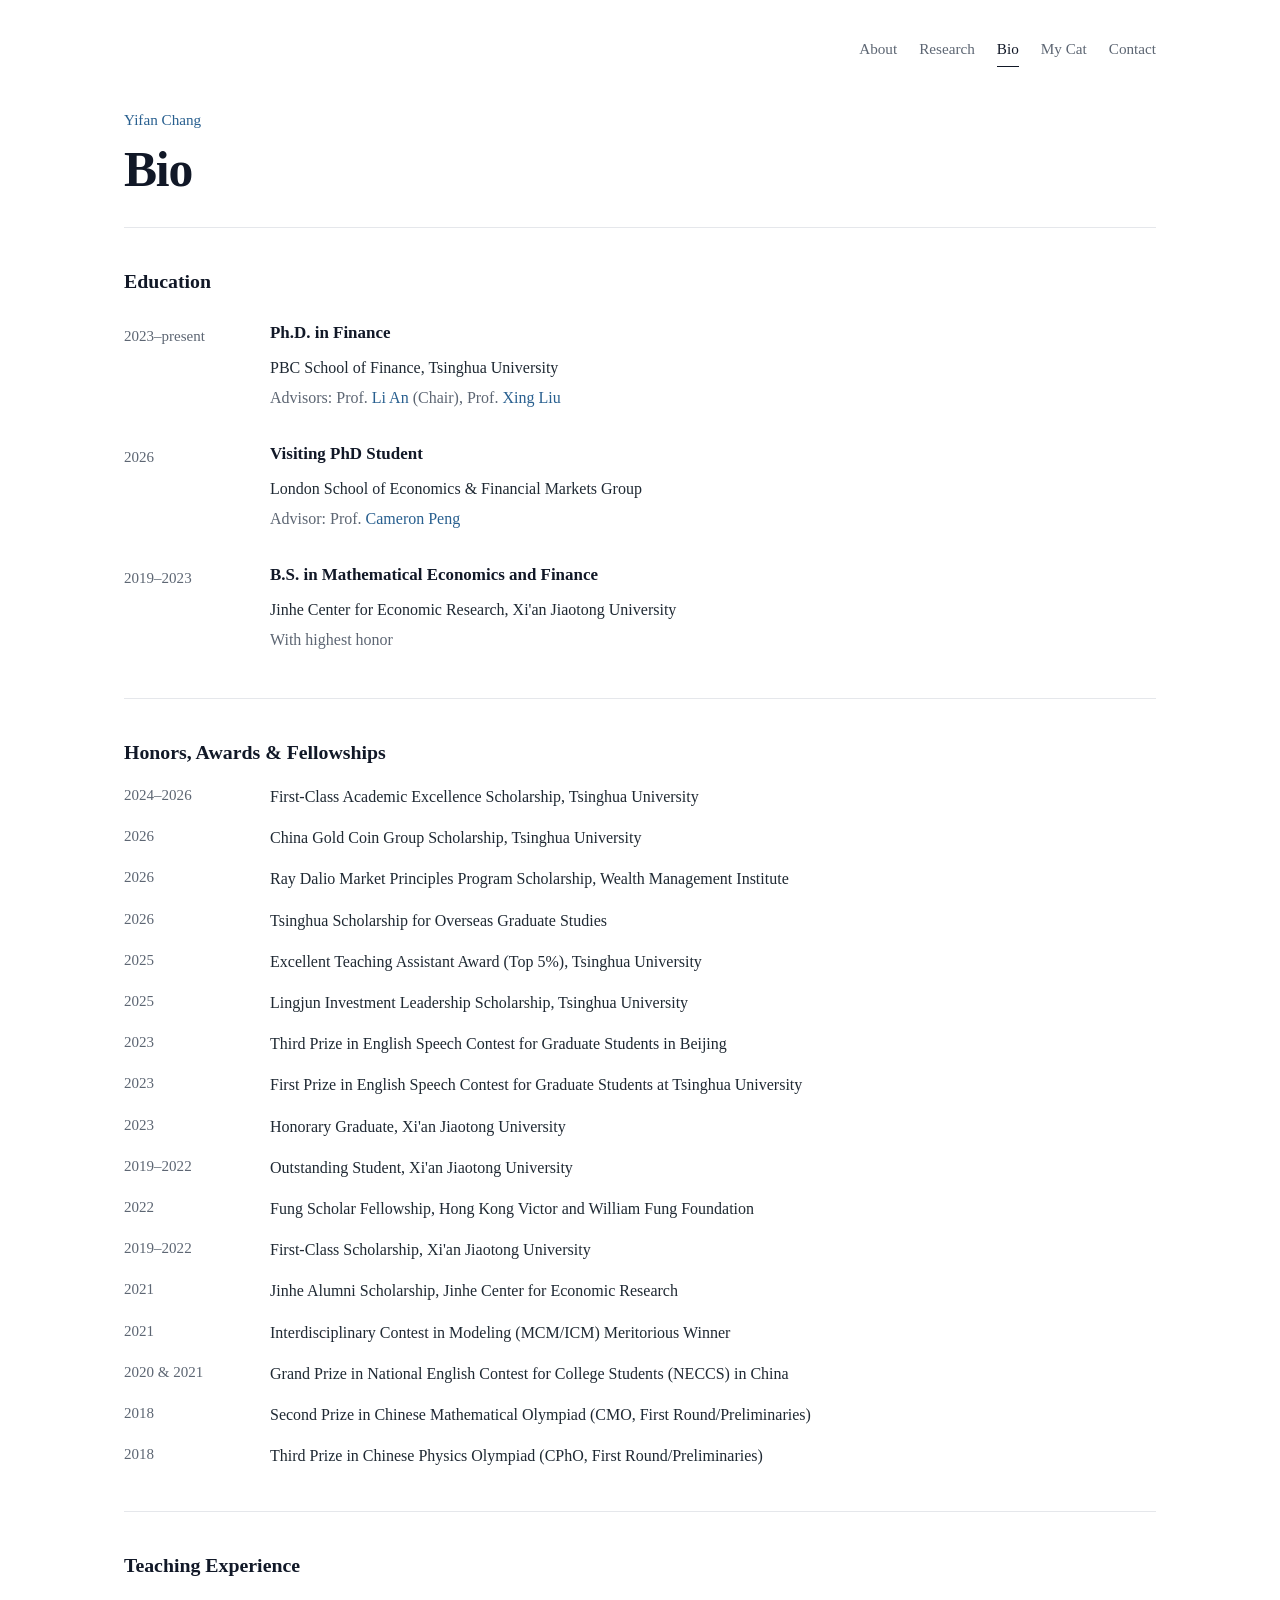
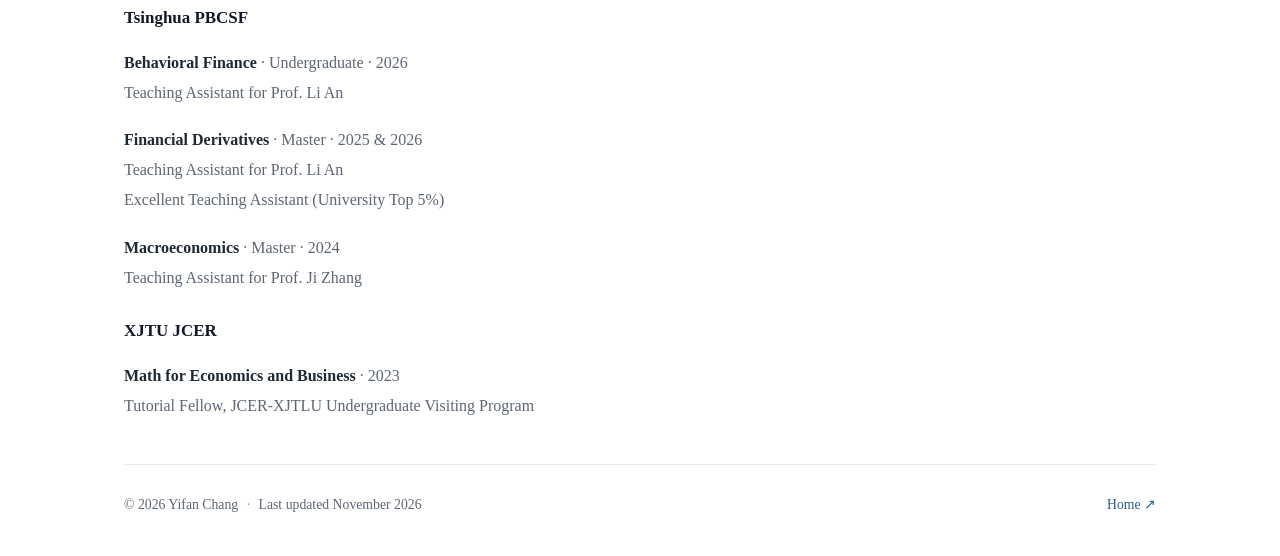
==== bio.html @ 2c4faded "Update November 2026 footer in bio.html" ====
<!doctype html>
<html lang="en">
<head>
  <meta charset="utf-8">
  <meta name="viewport" content="width=device-width, initial-scale=1">
  <title>Bio — Yifan Chang</title>
  <meta name="description" content="Yifan Chang's education, honors, awards, fellowships, and teaching experience.">
  <meta name="author" content="Yifan Chang">
  <link rel="canonical" href="https://yifanchang23.github.io/bio.html">
  <meta name="theme-color" content="#ffffff">
  <link rel="icon" href="favicon.svg" type="image/svg+xml">
  <link rel="stylesheet" href="styles.css">
</head>
<body>
  <a class="skip-link" href="#main">Skip to content</a>
  <div class="container">
    <header class="site-header">
      <nav aria-label="Primary navigation">
        <a href="index.html#about">About</a>
        <a href="index.html#research">Research</a>
        <a href="bio.html" aria-current="page">Bio</a>
        <a href="my-cat.html">My Cat</a>
        <a href="index.html#contact">Contact</a>
      </nav>
    </header>
    <main id="main">
      <div class="page-heading">
        <a class="breadcrumb" href="index.html">Yifan Chang</a>
        <h1>Bio</h1>
      </div>

      <section aria-labelledby="education-heading">
        <h2 id="education-heading">Education</h2>
        <div class="education-entry">
          <p class="entry-date">2023–present</p>
          <div>
            <h3>Ph.D. in Finance</h3>
            <p>PBC School of Finance, Tsinghua University</p>
            <p class="muted">Advisors: Prof. <a href="https://sites.google.com/site/lianfinancesite/" target="_blank" rel="noopener noreferrer">Li An<span class="sr-only"> (opens in a new tab)</span></a> (Chair), Prof. <a href="https://www.xing-liu.com/" target="_blank" rel="noopener noreferrer">Xing Liu<span class="sr-only"> (opens in a new tab)</span></a></p>
          </div>
        </div>
        <div class="education-entry">
          <p class="entry-date">2026</p>
          <div>
            <h3>Visiting PhD Student</h3>
            <p>London School of Economics &amp; Financial Markets Group</p>
            <p class="muted">Advisor: Prof. <a href="https://sites.google.com/site/cameronpengresearch/" target="_blank" rel="noopener noreferrer">Cameron Peng<span class="sr-only"> (opens in a new tab)</span></a></p>
          </div>
        </div>
        <div class="education-entry">
          <p class="entry-date">2019–2023</p>
          <div>
            <h3>B.S. in Mathematical Economics and Finance</h3>
            <p>Jinhe Center for Economic Research, Xi'an Jiaotong University</p>
            <p class="muted">With highest honor</p>
          </div>
        </div>
      </section>

      <section aria-labelledby="honors-heading">
        <h2 id="honors-heading">Honors, Awards &amp; Fellowships</h2>
        <dl class="honors-list">
          <div><dt>2024–2026</dt><dd>First-Class Academic Excellence Scholarship, Tsinghua University</dd></div>
          <div><dt>2026</dt><dd>China Gold Coin Group Scholarship, Tsinghua University</dd></div>
          <div><dt>2026</dt><dd>Ray Dalio Market Principles Program Scholarship, Wealth Management Institute</dd></div>
          <div><dt>2026</dt><dd>Tsinghua Scholarship for Overseas Graduate Studies</dd></div>         
          <div><dt>2025</dt><dd>Excellent Teaching Assistant Award (Top 5%), Tsinghua University</dd></div>
          <div><dt>2025</dt><dd>Lingjun Investment Leadership Scholarship, Tsinghua University</dd></div>
          <div><dt>2023</dt><dd>Third Prize in English Speech Contest for Graduate Students in Beijing</dd></div>
          <div><dt>2023</dt><dd>First Prize in English Speech Contest for Graduate Students at Tsinghua University</dd></div>
          <div><dt>2023</dt><dd>Honorary Graduate, Xi'an Jiaotong University</dd></div>
          <div><dt>2019–2022</dt><dd>Outstanding Student, Xi'an Jiaotong University</dd></div>
          <div><dt>2022</dt><dd>Fung Scholar Fellowship, Hong Kong Victor and William Fung Foundation</dd></div>
          <div><dt>2019–2022</dt><dd>First-Class Scholarship, Xi'an Jiaotong University</dd></div>
          <div><dt>2021</dt><dd>Jinhe Alumni Scholarship, Jinhe Center for Economic Research</dd></div>
          <div><dt>2021</dt><dd>Interdisciplinary Contest in Modeling (MCM/ICM) Meritorious Winner</dd></div>
          <div><dt>2020 &amp; 2021</dt><dd>Grand Prize in National English Contest for College Students (NECCS) in China</dd></div>
          <div><dt>2018</dt><dd>Second Prize in Chinese Mathematical Olympiad (CMO, First Round/Preliminaries)</dd></div>
          <div><dt>2018</dt><dd>Third Prize in Chinese Physics Olympiad (CPhO, First Round/Preliminaries)</dd></div>
        </dl>
      </section>

      <section aria-labelledby="teaching-heading">
        <h2 id="teaching-heading">Teaching Experience</h2>
        <h3 class="institution-heading">Tsinghua PBCSF</h3>
        <div class="teaching-entry">
          <p><strong>Behavioral Finance</strong> <span class="muted">· Undergraduate · 2026</span></p>
          <p class="muted">Teaching Assistant for Prof. Li An</p>
        </div>
        <div class="teaching-entry">
          <p><strong>Financial Derivatives</strong> <span class="muted">· Master · 2025 &amp; 2026</span></p>
          <p class="muted">Teaching Assistant for Prof. Li An</p>
          <p class="muted">Excellent Teaching Assistant (University Top 5%)</p>
        </div>
        <div class="teaching-entry">
          <p><strong>Macroeconomics</strong> <span class="muted">· Master · 2024</span></p>
          <p class="muted">Teaching Assistant for Prof. Ji Zhang</p>
        </div>
        <h3 class="institution-heading">XJTU JCER</h3>
        <div class="teaching-entry">
          <p><strong>Math for Economics and Business</strong> <span class="muted">· 2023</span></p>
          <p class="muted">Tutorial Fellow, JCER-XJTLU Undergraduate Visiting Program</p>
        </div>
      </section>
    </main>
    <footer class="site-footer">
      <p>© 2026 Yifan Chang <span class="separator" aria-hidden="true">·</span> Last updated November 2026</p>
      <a href="index.html">Home <span aria-hidden="true">↗</span></a>
    </footer>
  </div>
</body>
</html>
---- styles.css ----
@font-face {
  font-family: "Charter";
  src: url("charter_regular.woff2") format("woff2");
  font-style: normal;
  font-weight: 400;
  font-display: swap;
}

@font-face {
  font-family: "Charter";
  src: url("charter_bold.woff2") format("woff2");
  font-style: normal;
  font-weight: 700;
  font-display: swap;
}

@font-face {
  font-family: "Charter";
  src: url("charter_italic.woff2") format("woff2");
  font-style: italic;
  font-weight: 400;
  font-display: swap;
}

@font-face {
  font-family: "Charter";
  src: url("charter_bold_italic.woff2") format("woff2");
  font-style: italic;
  font-weight: 700;
  font-display: swap;
}

:root {
  color-scheme: light;
  --font-family: "Charter", "Bitstream Charter", Georgia, serif;
  --text: #1f2933;
  --heading: #111827;
  --muted: #5d6673;
  --line: #e5e7eb;
  --link: #285f8f;
  --link-hover: #173f63;
  --tag-bg: #eef4f8;
}

* { box-sizing: border-box; }
html { scroll-behavior: smooth; }
body {
  margin: 0;
  background: #fff;
  color: var(--text);
  font-family: var(--font-family);
  font-size: 16px;
  line-height: 1.7;
  -webkit-font-smoothing: antialiased;
}
a { color: var(--link); text-decoration: none; text-underline-offset: 3px; }
a:hover { color: var(--link-hover); text-decoration: underline; }
a:focus-visible { outline: 2px solid var(--link); outline-offset: 5px; border-radius: 2px; }
img { display: block; max-width: 100%; height: auto; }
.container { max-width: 1080px; padding: 0 24px; margin-inline: auto; }
main p, main dd, main address { text-align: justify; text-justify: inter-word; }
.site-header { padding: 32px 0 28px; }
.site-header nav { display: flex; flex-wrap: wrap; justify-content: flex-end; gap: 8px 22px; }
.site-header nav a { color: var(--muted); font-size: .95rem; font-weight: 500; padding: 4px 0; }
.site-header nav a:hover, .site-header nav a[aria-current="page"] { color: var(--heading); text-decoration: none; }
.site-header nav a[aria-current="page"] { box-shadow: 0 1px 0 currentColor; }

h1, h2 { color: var(--heading); font-family: inherit; font-weight: 600; }
h1 { margin: 0 0 18px; font-size: 3.1rem; line-height: 1.08; letter-spacing: -.025em; }
h2 { margin: 0 0 18px; font-size: 1.24rem; line-height: 1.2; }
h3 { margin: 0 0 8px; color: var(--heading); font-size: 1.06rem; font-weight: 600; line-height: 1.45; }
section { padding: 42px 0; border-bottom: 1px solid var(--line); scroll-margin-top: 24px; }
section:last-of-type { border-bottom: 0; }
.hero { display: grid; grid-template-columns: minmax(0, 1fr) 200px; align-items: center; gap: 48px; padding: 16px 0 54px; }
.title, .affiliation { margin: 0; }
.title { font-size: 1.08rem; font-weight: 600; }
.affiliation { margin-top: 4px; }
.bio { margin: 18px 0 0; color: var(--muted); }
.profile-links { margin: 18px 0 0; }
.separator { color: #87929f; margin-inline: 8px; }
.hero-photo { justify-self: end; }
.hero-photo img { width: 200px; border-radius: 3px; }
.section-intro { margin: 0 0 18px; }
.tags { display: flex; flex-wrap: wrap; gap: 8px; margin: 20px 0 0; padding: 0; list-style: none; }
.tags li { background: var(--tag-bg); color: #2d536c; border-radius: 3px; padding: 5px 10px; font-size: .92rem; }
.paper p { margin: 8px 0; }
.paper + .paper { margin-top: 1.75rem; }
.paper h3 { position: relative; padding-inline-start: 1em; }
.paper h3::before {
  content: "";
  position: absolute;
  inset-inline-start: 0;
  top: .46em;
  border-block: .27em solid transparent;
  border-inline-start: .42em solid currentColor;
}
.paper h3 .authors { font-weight: 400; white-space: nowrap; }
.authors, .paper-status, .presentations, .muted { color: var(--muted); }
.presentations strong { font-weight: 600; }
.abstract { margin-top: 20px; }
.abstract p { margin: 14px 0; }
.abstract p:last-child { margin-bottom: 0; }
.contact-grid { display: grid; grid-template-columns: 1fr 1fr; gap: 24px; }
address { font-style: normal; }
.contact-links { min-width: 0; }
.contact-links p { margin: 0 0 4px; overflow-wrap: anywhere; }
.site-footer { display: flex; flex-wrap: wrap; align-items: baseline; justify-content: space-between; gap: 12px 24px; border-top: 1px solid var(--line); color: var(--muted); font-size: .86rem; padding: 28px 0 40px; }
.site-footer p { margin: 0; }
.site-footer .separator { margin-inline: 5px; }
.site-footer > a { white-space: nowrap; }

.page-heading { padding: 12px 0 30px; border-bottom: 1px solid var(--line); }
.page-heading h1 { margin: 10px 0 0; }
.breadcrumb { font-size: .95rem; }
.education-entry { display: grid; grid-template-columns: 128px minmax(0, 1fr); gap: 18px; margin-top: 28px; }
.education-entry p { margin: 3px 0; }
.entry-date { color: var(--muted); font-size: .94rem; font-variant-numeric: tabular-nums; }
.honors-list { margin: 0; }
.honors-list > div { display: grid; grid-template-columns: 128px minmax(0, 1fr); gap: 18px; margin-top: 14px; }
.honors-list dt { color: var(--muted); font-size: .94rem; font-variant-numeric: tabular-nums; }
.honors-list dd { margin: 0; }
.institution-heading { margin: 28px 0 18px; }
.teaching-entry { margin: 0 0 20px; }
.teaching-entry:last-child { margin-bottom: 0; }
.teaching-entry p { margin: 3px 0; }
.teaching-entry strong { font-weight: 600; }
.cat-gallery { display: grid; grid-template-columns: repeat(2, minmax(0, 1fr)); align-items: start; gap: 24px; padding: 36px 0 42px; }
.cat-gallery a { display: block; border-radius: 3px; }
.cat-gallery img { width: 100%; border-radius: 3px; }

.skip-link { position: fixed; z-index: 10; top: 10px; left: 10px; padding: 8px 14px; background: #fff; transform: translateY(-160%); border: 1px solid var(--link); }
.skip-link:focus { transform: translateY(0); }
.sr-only { position: absolute; width: 1px; height: 1px; padding: 0; margin: -1px; overflow: hidden; clip-path: inset(50%); white-space: nowrap; border: 0; }

@media (max-width: 720px) {
  .container { padding-inline: 20px; }
  .site-header { padding: 24px 0 18px; }
  .site-header nav { justify-content: flex-start; gap: 6px 18px; }
  .hero { grid-template-columns: 1fr; gap: 24px; padding: 10px 0 38px; }
  .hero-photo { justify-self: start; order: -1; }
  .hero-photo img { width: 148px; }
  h1 { font-size: 2.45rem; }
  section { padding: 34px 0; }
  .contact-grid { grid-template-columns: 1fr; gap: 20px; }
  .site-footer { display: block; padding: 24px 0 32px; }
  .site-footer > a { display: inline-block; margin-top: 12px; }
  .education-entry, .honors-list > div { grid-template-columns: 108px minmax(0, 1fr); gap: 12px; }
}

@media (max-width: 480px) {
  .education-entry { grid-template-columns: 1fr; gap: 5px; }
  .honors-list > div { grid-template-columns: 1fr; gap: 1px; margin-top: 20px; }
  .cat-gallery { grid-template-columns: 1fr; gap: 20px; padding-top: 28px; }
  .site-footer p { max-width: 260px; }
}

@media (prefers-reduced-motion: reduce) {
  html { scroll-behavior: auto; }
}

@media print {
  .site-header, .skip-link, .site-footer > a { display: none; }
  .container { max-width: none; padding: 0; }
  body { font-size: 11pt; }
  .hero { padding-top: 0; }
  section { padding: 22px 0; }
  a { color: inherit; }
  .education-entry, .teaching-entry, .honors-list > div { break-inside: avoid; }
}
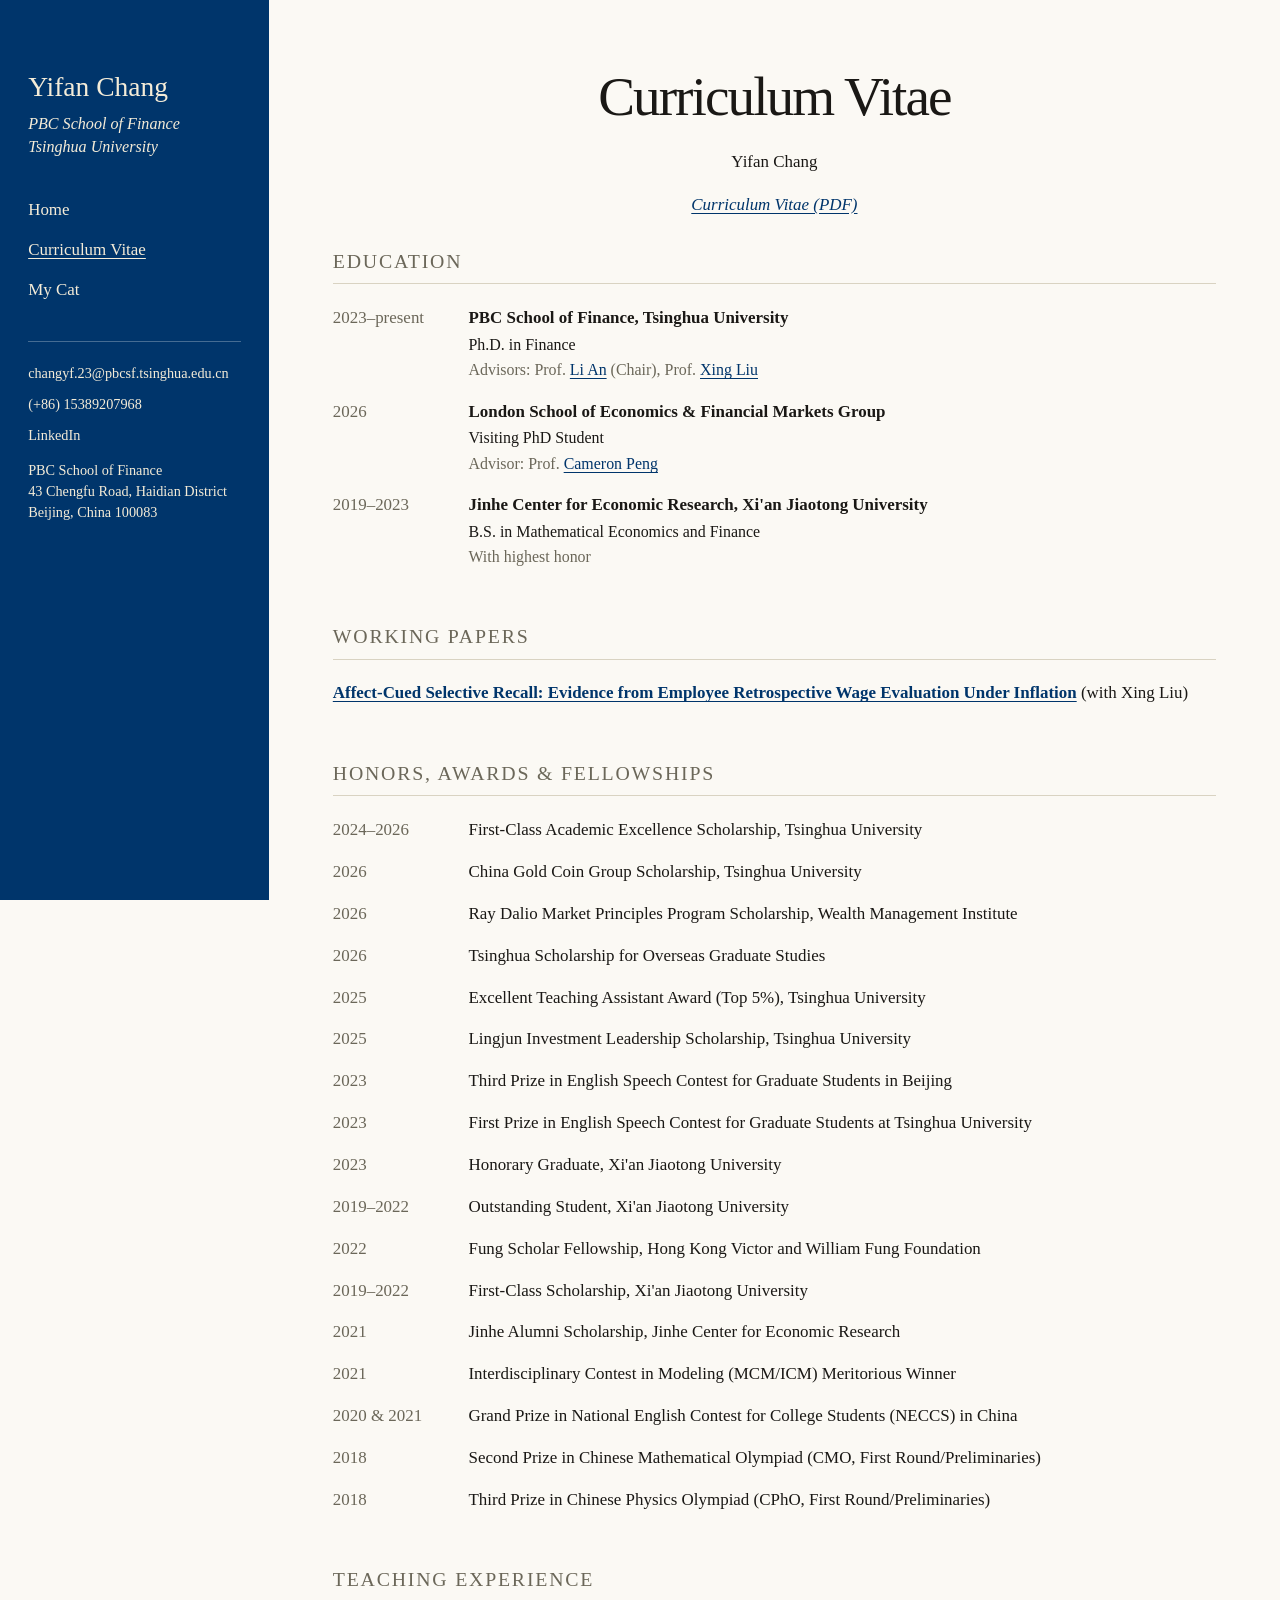
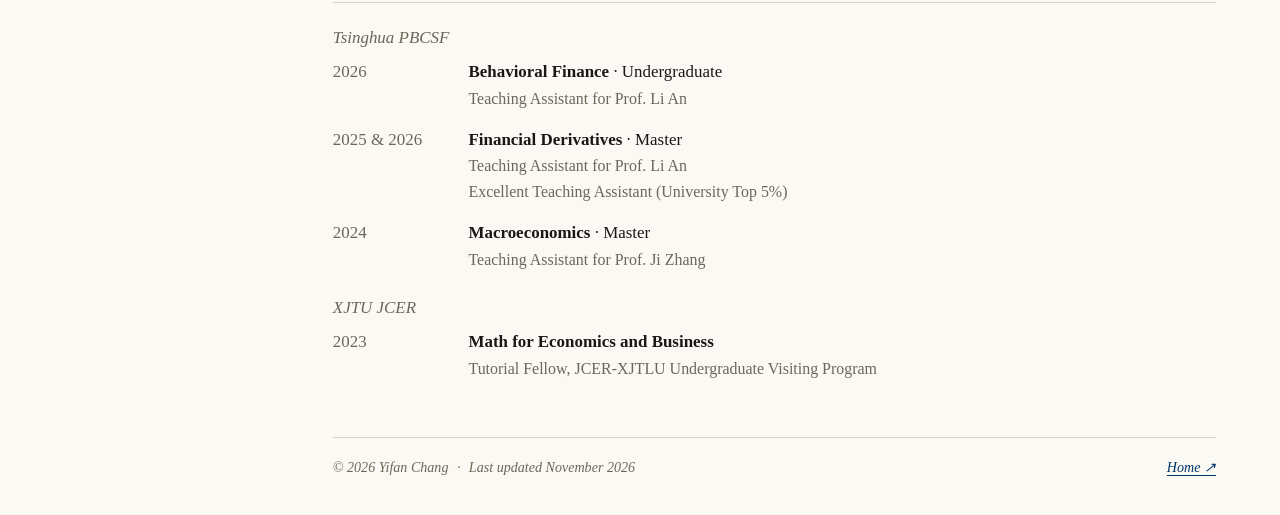
==== commit 1906dbf4: "Redesign site navigation, colors, and curriculum vitae" ====
--- a/bio.html
+++ b/bio.html
@@ -3,11 +3,11 @@
 <head>
   <meta charset="utf-8">
   <meta name="viewport" content="width=device-width, initial-scale=1">
-  <title>Bio — Yifan Chang</title>
+  <title>Curriculum Vitae — Yifan Chang</title>
   <meta name="description" content="Yifan Chang's education, honors, awards, fellowships, and teaching experience.">
   <meta name="author" content="Yifan Chang">
   <link rel="canonical" href="https://yifanchang23.github.io/bio.html">
-  <meta name="theme-color" content="#ffffff">
+  <meta name="theme-color" content="#fbf9f4">
   <link rel="icon" href="favicon.svg" type="image/svg+xml">
   <link rel="stylesheet" href="styles.css">
 </head>
@@ -15,51 +15,47 @@
   <a class="skip-link" href="#main">Skip to content</a>
   <div class="container">
     <header class="site-header">
+      <div class="identity">
+        <a href="index.html" class="site-name">Yifan Chang</a>
+        <p>PBC School of Finance<br>Tsinghua University</p>
+      </div>
       <nav aria-label="Primary navigation">
-        <a href="index.html#about">About</a>
-        <a href="index.html#research">Research</a>
-        <a href="bio.html" aria-current="page">Bio</a>
+        <a href="index.html">Home</a>
+        <a href="bio.html" aria-current="page">Curriculum Vitae</a>
         <a href="my-cat.html">My Cat</a>
-        <a href="index.html#contact">Contact</a>
       </nav>
+      <address class="sidebar-contact">
+        <a href="mailto:changyf.23@pbcsf.tsinghua.edu.cn"><span class="full-label">changyf.23@pbcsf.tsinghua.edu.cn</span><span class="short-label">Email</span></a>
+        <a href="tel:+8615389207968"><span class="full-label">(+86) 15389207968</span><span class="short-label">Phone</span></a>
+        <a href="https://www.linkedin.com/in/yifan-chang">LinkedIn</a>
+        <span class="street full-label">PBC School of Finance<br>43 Chengfu Road, Haidian District<br>Beijing, China 100083</span>
+        <details class="short-label"><summary>Address</summary><span class="mobile-address">PBC School of Finance, Tsinghua University<br>43 Chengfu Road, Haidian District<br>Beijing, China 100083</span></details>
+      </address>
     </header>
-    <main id="main">
-      <div class="page-heading">
-        <a class="breadcrumb" href="index.html">Yifan Chang</a>
-        <h1>Bio</h1>
+    <main id="main" class="cv">
+      <div class="page-heading cv-heading">
+        <h1>Curriculum Vitae</h1>
+        <p>Yifan Chang</p>
+        <p><a href="https://drive.google.com/file/d/1R8BRtrDxOcxAhIlsTlVcjcds7W8_TbsD/view" target="_blank" rel="noopener noreferrer">Curriculum Vitae (PDF)<span class="sr-only"> (opens in a new tab)</span></a></p>
       </div>
 
       <section aria-labelledby="education-heading">
         <h2 id="education-heading">Education</h2>
-        <div class="education-entry">
-          <p class="entry-date">2023–present</p>
-          <div>
-            <h3>Ph.D. in Finance</h3>
-            <p>PBC School of Finance, Tsinghua University</p>
-            <p class="muted">Advisors: Prof. <a href="https://sites.google.com/site/lianfinancesite/" target="_blank" rel="noopener noreferrer">Li An<span class="sr-only"> (opens in a new tab)</span></a> (Chair), Prof. <a href="https://www.xing-liu.com/" target="_blank" rel="noopener noreferrer">Xing Liu<span class="sr-only"> (opens in a new tab)</span></a></p>
-          </div>
-        </div>
-        <div class="education-entry">
-          <p class="entry-date">2026</p>
-          <div>
-            <h3>Visiting PhD Student</h3>
-            <p>London School of Economics &amp; Financial Markets Group</p>
-            <p class="muted">Advisor: Prof. <a href="https://sites.google.com/site/cameronpengresearch/" target="_blank" rel="noopener noreferrer">Cameron Peng<span class="sr-only"> (opens in a new tab)</span></a></p>
-          </div>
-        </div>
-        <div class="education-entry">
-          <p class="entry-date">2019–2023</p>
-          <div>
-            <h3>B.S. in Mathematical Economics and Finance</h3>
-            <p>Jinhe Center for Economic Research, Xi'an Jiaotong University</p>
-            <p class="muted">With highest honor</p>
-          </div>
-        </div>
+        <dl class="cv-entries">
+          <div><dt>2023–present</dt><dd><strong>PBC School of Finance, Tsinghua University</strong><p>Ph.D. in Finance</p><p class="muted">Advisors: Prof. <a href="https://sites.google.com/site/lianfinancesite/" target="_blank" rel="noopener noreferrer">Li An<span class="sr-only"> (opens in a new tab)</span></a> (Chair), Prof. <a href="https://www.xing-liu.com/" target="_blank" rel="noopener noreferrer">Xing Liu<span class="sr-only"> (opens in a new tab)</span></a></p></dd></div>
+          <div><dt>2026</dt><dd><strong>London School of Economics &amp; Financial Markets Group</strong><p>Visiting PhD Student</p><p class="muted">Advisor: Prof. <a href="https://sites.google.com/site/cameronpengresearch/" target="_blank" rel="noopener noreferrer">Cameron Peng<span class="sr-only"> (opens in a new tab)</span></a></p></dd></div>
+          <div><dt>2019–2023</dt><dd><strong>Jinhe Center for Economic Research, Xi'an Jiaotong University</strong><p>B.S. in Mathematical Economics and Finance</p><p class="muted">With highest honor</p></dd></div>
+        </dl>
+      </section>
+
+      <section aria-labelledby="cv-papers">
+        <h2 id="cv-papers">Working Papers</h2>
+        <p class="cv-paper"><strong><a href="index.html#affect-cued-selective-recall">Affect-Cued Selective Recall: Evidence from Employee Retrospective Wage Evaluation Under Inflation</a></strong> (with Xing Liu)</p>
       </section>
 
       <section aria-labelledby="honors-heading">
         <h2 id="honors-heading">Honors, Awards &amp; Fellowships</h2>
-        <dl class="honors-list">
+        <dl class="cv-entries">
           <div><dt>2024–2026</dt><dd>First-Class Academic Excellence Scholarship, Tsinghua University</dd></div>
           <div><dt>2026</dt><dd>China Gold Coin Group Scholarship, Tsinghua University</dd></div>
           <div><dt>2026</dt><dd>Ray Dalio Market Principles Program Scholarship, Wealth Management Institute</dd></div>
@@ -83,24 +79,15 @@
       <section aria-labelledby="teaching-heading">
         <h2 id="teaching-heading">Teaching Experience</h2>
         <h3 class="institution-heading">Tsinghua PBCSF</h3>
-        <div class="teaching-entry">
-          <p><strong>Behavioral Finance</strong> <span class="muted">· Undergraduate · 2026</span></p>
-          <p class="muted">Teaching Assistant for Prof. Li An</p>
-        </div>
-        <div class="teaching-entry">
-          <p><strong>Financial Derivatives</strong> <span class="muted">· Master · 2025 &amp; 2026</span></p>
-          <p class="muted">Teaching Assistant for Prof. Li An</p>
-          <p class="muted">Excellent Teaching Assistant (University Top 5%)</p>
-        </div>
-        <div class="teaching-entry">
-          <p><strong>Macroeconomics</strong> <span class="muted">· Master · 2024</span></p>
-          <p class="muted">Teaching Assistant for Prof. Ji Zhang</p>
-        </div>
+        <dl class="cv-entries">
+          <div><dt>2026</dt><dd><strong>Behavioral Finance</strong> · Undergraduate<p class="muted">Teaching Assistant for Prof. Li An</p></dd></div>
+          <div><dt>2025 &amp; 2026</dt><dd><strong>Financial Derivatives</strong> · Master<p class="muted">Teaching Assistant for Prof. Li An</p><p class="muted">Excellent Teaching Assistant (University Top 5%)</p></dd></div>
+          <div><dt>2024</dt><dd><strong>Macroeconomics</strong> · Master<p class="muted">Teaching Assistant for Prof. Ji Zhang</p></dd></div>
+        </dl>
         <h3 class="institution-heading">XJTU JCER</h3>
-        <div class="teaching-entry">
-          <p><strong>Math for Economics and Business</strong> <span class="muted">· 2023</span></p>
-          <p class="muted">Tutorial Fellow, JCER-XJTLU Undergraduate Visiting Program</p>
-        </div>
+        <dl class="cv-entries">
+          <div><dt>2023</dt><dd><strong>Math for Economics and Business</strong><p class="muted">Tutorial Fellow, JCER-XJTLU Undergraduate Visiting Program</p></dd></div>
+        </dl>
       </section>
     </main>
     <footer class="site-footer">
--- a/styles.css
+++ b/styles.css
@@ -32,138 +32,120 @@
 
 :root {
   color-scheme: light;
-  --font-family: "Charter", "Bitstream Charter", Georgia, serif;
-  --text: #1f2933;
-  --heading: #111827;
-  --muted: #5d6673;
-  --line: #e5e7eb;
-  --link: #285f8f;
-  --link-hover: #173f63;
-  --tag-bg: #eef4f8;
+  --paper: #fbf9f4;
+  --ink: #1a1815;
+  --muted: #6b6759;
+  --rule: #d9d3c2;
+  --navy: #00356b;
+  --cream: #f4ecd8;
+  --rail: clamp(225px, 21vw, 300px);
+  --gutter: clamp(26px, 5vw, 86px);
 }
 
 * { box-sizing: border-box; }
 html { scroll-behavior: smooth; }
 body {
   margin: 0;
-  background: #fff;
-  color: var(--text);
-  font-family: var(--font-family);
-  font-size: 16px;
-  line-height: 1.7;
+  background: var(--paper);
+  color: var(--ink);
+  font: 1.06rem/1.62 "Charter", Georgia, serif;
   -webkit-font-smoothing: antialiased;
 }
-a { color: var(--link); text-decoration: none; text-underline-offset: 3px; }
-a:hover { color: var(--link-hover); text-decoration: underline; }
-a:focus-visible { outline: 2px solid var(--link); outline-offset: 5px; border-radius: 2px; }
+a { color: var(--navy); text-underline-offset: .18em; }
+a:hover { text-decoration: underline; }
+:focus-visible { outline: 2px solid currentColor; outline-offset: 3px; }
 img { display: block; max-width: 100%; height: auto; }
-.container { max-width: 1080px; padding: 0 24px; margin-inline: auto; }
-main p, main dd, main address { text-align: justify; text-justify: inter-word; }
-.site-header { padding: 32px 0 28px; }
-.site-header nav { display: flex; flex-wrap: wrap; justify-content: flex-end; gap: 8px 22px; }
-.site-header nav a { color: var(--muted); font-size: .95rem; font-weight: 500; padding: 4px 0; }
-.site-header nav a:hover, .site-header nav a[aria-current="page"] { color: var(--heading); text-decoration: none; }
-.site-header nav a[aria-current="page"] { box-shadow: 0 1px 0 currentColor; }
+.container { margin-left: var(--rail); padding-inline: var(--gutter); }
+main, .site-footer { max-width: 1032px; margin-inline: auto; }
+main { padding-top: clamp(32px, 5vw, 76px); }
+main p { text-align: justify; }
 
-h1, h2 { color: var(--heading); font-family: inherit; font-weight: 600; }
-h1 { margin: 0 0 18px; font-size: 3.1rem; line-height: 1.08; letter-spacing: -.025em; }
-h2 { margin: 0 0 18px; font-size: 1.24rem; line-height: 1.2; }
-h3 { margin: 0 0 8px; color: var(--heading); font-size: 1.06rem; font-weight: 600; line-height: 1.45; }
-section { padding: 42px 0; border-bottom: 1px solid var(--line); scroll-margin-top: 24px; }
-section:last-of-type { border-bottom: 0; }
-.hero { display: grid; grid-template-columns: minmax(0, 1fr) 200px; align-items: center; gap: 48px; padding: 16px 0 54px; }
+.site-header {
+  position: fixed;
+  inset: 0 auto 0 0;
+  z-index: 2;
+  width: var(--rail);
+  padding: clamp(32px, 8vh, 88px) clamp(18px, 2.2vw, 36px) 24px;
+  background: var(--navy);
+  color: var(--cream);
+  overflow-y: auto;
+}
+.site-header a { color: inherit; text-decoration: none; }
+.site-header a:hover, .site-header nav a[aria-current="page"] { text-decoration: underline; }
+.site-name { font-size: 1.72rem; line-height: 1.1; }
+.identity p { margin: .55em 0 0; font-size: .95em; font-style: italic; line-height: 1.4; }
+.site-header nav { display: grid; justify-items: start; gap: .5em; margin-block: 2.1em; }
+.site-header nav a { padding-block: .12em; }
+.sidebar-contact { display: grid; gap: .65em; border-top: 1px solid #ffffff45; padding-top: 1.5em; font: normal .89rem/1.5 "Charter", Georgia, serif; }
+.sidebar-contact a { overflow-wrap: anywhere; }
+.street { margin-top: .3em; }
+.short-label { display: none; }
+
+h1, h2, h3 { line-height: 1.2; }
+h1 { margin: 0 0 .32em; font-size: clamp(2.25rem, 4.5vw, 3.45rem); font-weight: 400; letter-spacing: -.035em; }
+h2 { margin: 0 0 1em; color: var(--muted); font-size: 1.24rem; font-weight: 400; letter-spacing: .09em; text-transform: uppercase; border-bottom: 1px solid var(--rule); padding-bottom: .48em; }
+h3 { margin: 0 0 .45em; font-size: 1.06rem; font-weight: 600; line-height: 1.48; }
+section { margin-bottom: clamp(36px, 4.3vw, 64px); }
+section, article[id] { scroll-margin-top: 24px; }
+.hero { display: grid; grid-template-columns: minmax(0, 1fr) minmax(130px, 22%); align-items: start; gap: clamp(20px, 3vw, 44px); }
+.hero-photo img { width: 100%; max-width: 220px; margin-left: auto; border-radius: 3px; }
 .title, .affiliation { margin: 0; }
-.title { font-size: 1.08rem; font-weight: 600; }
-.affiliation { margin-top: 4px; }
-.bio { margin: 18px 0 0; color: var(--muted); }
-.profile-links { margin: 18px 0 0; }
-.separator { color: #87929f; margin-inline: 8px; }
-.hero-photo { justify-self: end; }
-.hero-photo img { width: 200px; border-radius: 3px; }
-.section-intro { margin: 0 0 18px; }
-.tags { display: flex; flex-wrap: wrap; gap: 8px; margin: 20px 0 0; padding: 0; list-style: none; }
-.tags li { background: var(--tag-bg); color: #2d536c; border-radius: 3px; padding: 5px 10px; font-size: .92rem; }
+.title { font-weight: 600; }
+.bio { margin: 1.1em 0 .6em; }
+.interests { margin: .6em 0; }
+.profile-links, .cv-heading p:last-child { margin: .9em 0 0; font-style: italic; }
 .paper p { margin: 8px 0; }
 .paper + .paper { margin-top: 1.75rem; }
-.paper h3 { position: relative; padding-inline-start: 1em; }
-.paper h3::before {
-  content: "";
-  position: absolute;
-  inset-inline-start: 0;
-  top: .46em;
-  border-block: .27em solid transparent;
-  border-inline-start: .42em solid currentColor;
-}
-.paper h3 .authors { font-weight: 400; white-space: nowrap; }
+.paper h3 { position: relative; padding-left: 1em; }
+.paper h3::before { content: ""; position: absolute; left: 0; top: .47em; border-block: .27em solid transparent; border-left: .42em solid currentColor; }
+.authors { font-weight: 400; white-space: nowrap; }
 .authors, .paper-status, .presentations, .muted { color: var(--muted); }
-.presentations strong { font-weight: 600; }
-.abstract { margin-top: 20px; }
-.abstract p { margin: 14px 0; }
-.abstract p:last-child { margin-bottom: 0; }
-.contact-grid { display: grid; grid-template-columns: 1fr 1fr; gap: 24px; }
-address { font-style: normal; }
-.contact-links { min-width: 0; }
-.contact-links p { margin: 0 0 4px; overflow-wrap: anywhere; }
-.site-footer { display: flex; flex-wrap: wrap; align-items: baseline; justify-content: space-between; gap: 12px 24px; border-top: 1px solid var(--line); color: var(--muted); font-size: .86rem; padding: 28px 0 40px; }
+.abstract { margin-top: 1.2em; }
+
+.page-heading { margin-bottom: 2rem; }
+.cv-heading, .cv-heading p { text-align: center; }
+.cv-heading p { margin: .25em 0; }
+.cv-entries { margin: 0; }
+.cv-entries > div { display: grid; grid-template-columns: 7em minmax(0, 1fr); column-gap: 1em; margin-bottom: .85em; }
+.cv-entries dt { font-variant-numeric: tabular-nums; color: var(--muted); }
+.cv-entries dd, .cv-entries p { margin: 0; text-align: left; }
+.cv-entries dd p { font-size: .94em; }
+.cv-paper { text-align: left; }
+.institution-heading { font-style: italic; font-weight: 400; color: var(--muted); margin: 1.3em 0 .5em; }
+.cat-gallery { display: grid; grid-template-columns: repeat(2, minmax(0, 1fr)); align-items: start; gap: 24px; margin-bottom: 44px; }
+.cat-gallery img { width: 100%; border-radius: 3px; }
+.site-footer { display: flex; justify-content: space-between; gap: 1em; flex-wrap: wrap; border-top: 1px solid var(--rule); padding: 1.3em 0 2.6em; font-size: .88rem; color: var(--muted); font-style: italic; }
 .site-footer p { margin: 0; }
-.site-footer .separator { margin-inline: 5px; }
-.site-footer > a { white-space: nowrap; }
-
-.page-heading { padding: 12px 0 30px; border-bottom: 1px solid var(--line); }
-.page-heading h1 { margin: 10px 0 0; }
-.breadcrumb { font-size: .95rem; }
-.education-entry { display: grid; grid-template-columns: 128px minmax(0, 1fr); gap: 18px; margin-top: 28px; }
-.education-entry p { margin: 3px 0; }
-.entry-date { color: var(--muted); font-size: .94rem; font-variant-numeric: tabular-nums; }
-.honors-list { margin: 0; }
-.honors-list > div { display: grid; grid-template-columns: 128px minmax(0, 1fr); gap: 18px; margin-top: 14px; }
-.honors-list dt { color: var(--muted); font-size: .94rem; font-variant-numeric: tabular-nums; }
-.honors-list dd { margin: 0; }
-.institution-heading { margin: 28px 0 18px; }
-.teaching-entry { margin: 0 0 20px; }
-.teaching-entry:last-child { margin-bottom: 0; }
-.teaching-entry p { margin: 3px 0; }
-.teaching-entry strong { font-weight: 600; }
-.cat-gallery { display: grid; grid-template-columns: repeat(2, minmax(0, 1fr)); align-items: start; gap: 24px; padding: 36px 0 42px; }
-.cat-gallery a { display: block; border-radius: 3px; }
-.cat-gallery img { width: 100%; border-radius: 3px; }
-
-.skip-link { position: fixed; z-index: 10; top: 10px; left: 10px; padding: 8px 14px; background: #fff; transform: translateY(-160%); border: 1px solid var(--link); }
-.skip-link:focus { transform: translateY(0); }
+.separator { margin-inline: .35em; }
+.skip-link { position: fixed; z-index: 4; top: 6px; left: 6px; background: var(--paper); padding: 6px 12px; transform: translateY(-160%); }
+.skip-link:focus { transform: none; }
 .sr-only { position: absolute; width: 1px; height: 1px; padding: 0; margin: -1px; overflow: hidden; clip-path: inset(50%); white-space: nowrap; border: 0; }
 
-@media (max-width: 720px) {
-  .container { padding-inline: 20px; }
-  .site-header { padding: 24px 0 18px; }
-  .site-header nav { justify-content: flex-start; gap: 6px 18px; }
-  .hero { grid-template-columns: 1fr; gap: 24px; padding: 10px 0 38px; }
-  .hero-photo { justify-self: start; order: -1; }
-  .hero-photo img { width: 148px; }
-  h1 { font-size: 2.45rem; }
-  section { padding: 34px 0; }
-  .contact-grid { grid-template-columns: 1fr; gap: 20px; }
-  .site-footer { display: block; padding: 24px 0 32px; }
-  .site-footer > a { display: inline-block; margin-top: 12px; }
-  .education-entry, .honors-list > div { grid-template-columns: 108px minmax(0, 1fr); gap: 12px; }
+@media (max-width: 760px) {
+  :root { --rail: 5.6rem; --gutter: clamp(14px, 3.5vw, 24px); }
+  .site-header { padding: 28px 9px 20px; font-size: .9rem; }
+  .site-name { font-size: 1.16rem; }
+  .identity p, .full-label { display: none; }
+  .short-label { display: inline; }
+  .site-header nav { margin-block: 1.5em; gap: .6em; }
+  .sidebar-contact { font-size: .84rem; gap: .85em; }
+  .sidebar-contact summary { cursor: pointer; }
+  .mobile-address { display: block; position: fixed; left: var(--rail); bottom: 12px; width: min(16rem, calc(100vw - var(--rail) - 12px)); padding: 1em; background: var(--navy); border: 1px solid var(--cream); }
+  .hero { grid-template-columns: 1fr; gap: 1.1em; }
+  .hero-photo { grid-row: 1; }
+  .hero-photo img { width: 120px; margin: 0; }
+  .cv-entries > div { grid-template-columns: 1fr; }
+  .cat-gallery { grid-template-columns: 1fr; }
 }
-
 @media (max-width: 480px) {
-  .education-entry { grid-template-columns: 1fr; gap: 5px; }
-  .honors-list > div { grid-template-columns: 1fr; gap: 1px; margin-top: 20px; }
-  .cat-gallery { grid-template-columns: 1fr; gap: 20px; padding-top: 28px; }
-  .site-footer p { max-width: 260px; }
+  main p { hyphens: auto; }
+  .hero .title, .hero .affiliation { text-align: left; }
 }
-
-@media (prefers-reduced-motion: reduce) {
-  html { scroll-behavior: auto; }
-}
-
+@media (prefers-reduced-motion: reduce) { html { scroll-behavior: auto; } }
 @media print {
   .site-header, .skip-link, .site-footer > a { display: none; }
-  .container { max-width: none; padding: 0; }
-  body { font-size: 11pt; }
-  .hero { padding-top: 0; }
-  section { padding: 22px 0; }
-  a { color: inherit; }
-  .education-entry, .teaching-entry, .honors-list > div { break-inside: avoid; }
+  .container { margin: 0; padding: 0; }
+  main { padding: 0; }
+  body { font-size: 11pt; background: white; }
+  .cv-entries > div { break-inside: avoid; }
 }
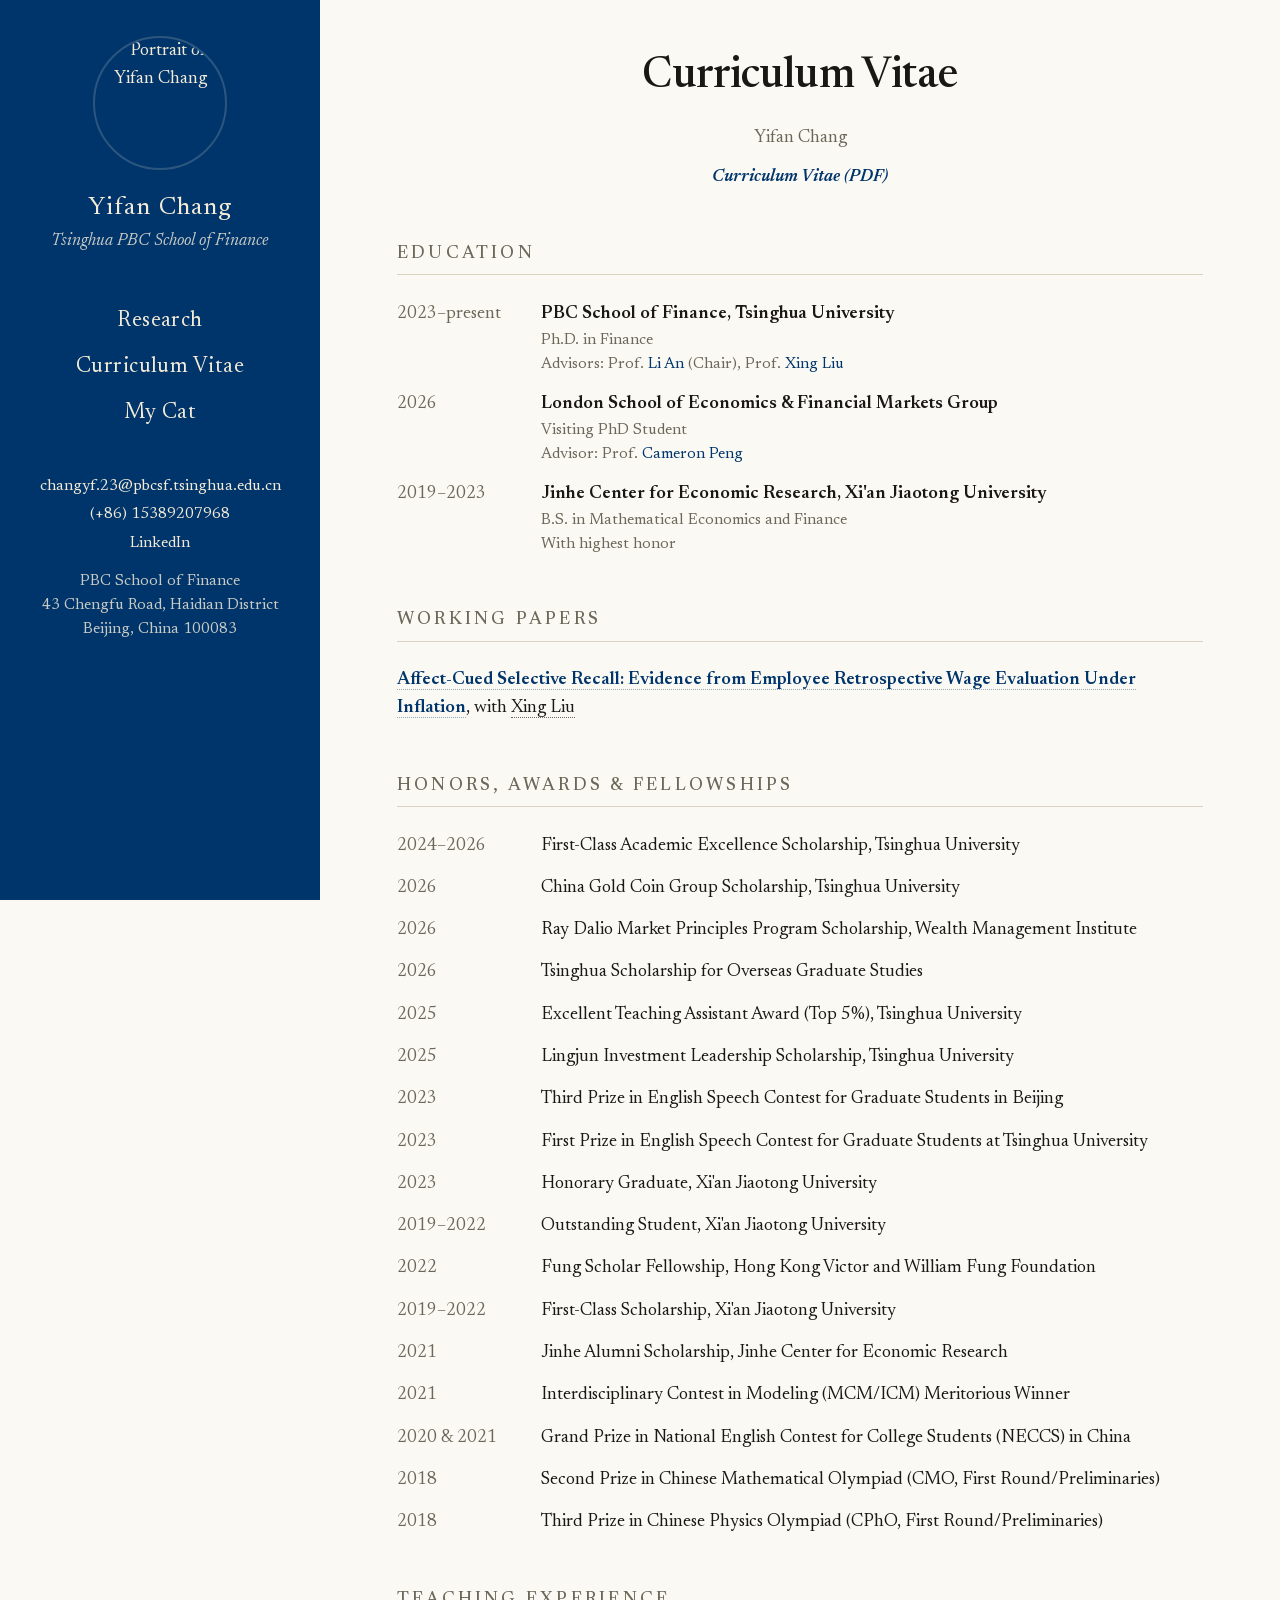
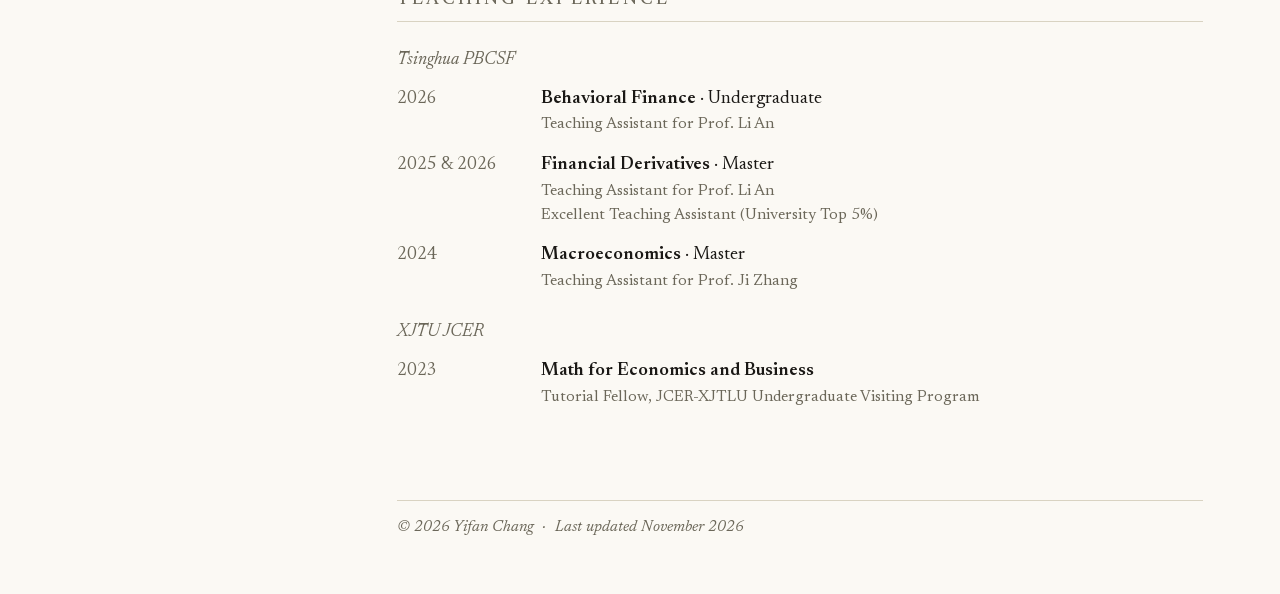
==== commit ac79fa31: "Match site typography, preserve portrait dimensions, and add expandable abstracts" ====
--- a/bio.html
+++ b/bio.html
@@ -3,8 +3,11 @@
 <head>
   <meta charset="utf-8">
   <meta name="viewport" content="width=device-width, initial-scale=1">
-  <title>Curriculum Vitae — Yifan Chang</title>
-  <meta name="description" content="Yifan Chang's education, honors, awards, fellowships, and teaching experience.">
+  <title>Curriculum Vitae | Yifan Chang - Tsinghua PBCSF</title>
+  <meta name="description" content="Yifan Chang - Tsinghua PBCSF">
+  <meta property="og:site_name" content="Yifan Chang - Tsinghua PBCSF">
+  <meta property="og:title" content="Yifan Chang - Tsinghua PBCSF">
+  <meta property="og:description" content="Yifan Chang - Tsinghua PBCSF">
   <meta name="author" content="Yifan Chang">
   <link rel="canonical" href="https://yifanchang23.github.io/bio.html">
   <meta name="theme-color" content="#fbf9f4">
@@ -16,11 +19,12 @@
   <div class="container">
     <header class="site-header">
       <div class="identity">
+        <a class="avatar-link" href="index.html" aria-label="Yifan Chang, homepage"><img class="avatar" src="yifan-chang.jpg" alt="Portrait of Yifan Chang" width="130" height="130"></a>
         <a href="index.html" class="site-name">Yifan Chang</a>
-        <p>PBC School of Finance<br>Tsinghua University</p>
+        <p>Tsinghua PBC School of Finance</p>
       </div>
       <nav aria-label="Primary navigation">
-        <a href="index.html">Home</a>
+        <a href="index.html">Research</a>
         <a href="bio.html" aria-current="page">Curriculum Vitae</a>
         <a href="my-cat.html">My Cat</a>
       </nav>
@@ -50,7 +54,7 @@
 
       <section aria-labelledby="cv-papers">
         <h2 id="cv-papers">Working Papers</h2>
-        <p class="cv-paper"><strong><a href="index.html#affect-cued-selective-recall">Affect-Cued Selective Recall: Evidence from Employee Retrospective Wage Evaluation Under Inflation</a></strong> (with Xing Liu)</p>
+        <p class="cv-paper"><strong><a href="index.html#affect-cued-selective-recall">Affect-Cued Selective Recall: Evidence from Employee Retrospective Wage Evaluation Under Inflation</a></strong><span class="authors">, with <a href="https://www.xing-liu.com/">Xing Liu</a></span></p>
       </section>
 
       <section aria-labelledby="honors-heading">
@@ -92,7 +96,6 @@
     </main>
     <footer class="site-footer">
       <p>© 2026 Yifan Chang <span class="separator" aria-hidden="true">·</span> Last updated November 2026</p>
-      <a href="index.html">Home <span aria-hidden="true">↗</span></a>
     </footer>
   </div>
 </body>
--- a/styles.css
+++ b/styles.css
@@ -1,35 +1,16 @@
 @font-face {
-  font-family: "Charter";
-  src: url("charter_regular.woff2") format("woff2");
-  font-style: normal;
-  font-weight: 400;
+  font-family: Newsreader;
+  font-weight: 300 700;
   font-display: swap;
+  src: url("newsreader-normal.woff2") format("woff2");
 }
-
 @font-face {
-  font-family: "Charter";
-  src: url("charter_bold.woff2") format("woff2");
-  font-style: normal;
-  font-weight: 700;
+  font-family: Newsreader;
+  font-weight: 300 700;
+  font-style: italic;
   font-display: swap;
+  src: url("newsreader-italic.woff2") format("woff2");
 }
-
-@font-face {
-  font-family: "Charter";
-  src: url("charter_italic.woff2") format("woff2");
-  font-style: italic;
-  font-weight: 400;
-  font-display: swap;
-}
-
-@font-face {
-  font-family: "Charter";
-  src: url("charter_bold_italic.woff2") format("woff2");
-  font-style: italic;
-  font-weight: 700;
-  font-display: swap;
-}
-
 :root {
   color-scheme: light;
   --paper: #fbf9f4;
@@ -38,114 +19,115 @@
   --rule: #d9d3c2;
   --navy: #00356b;
   --cream: #f4ecd8;
-  --rail: clamp(225px, 21vw, 300px);
-  --gutter: clamp(26px, 5vw, 86px);
+  font-size: 112.5%;
 }
-
-* { box-sizing: border-box; }
-html { scroll-behavior: smooth; }
 body {
   margin: 0;
+  color: var(--ink);
   background: var(--paper);
-  color: var(--ink);
-  font: 1.06rem/1.62 "Charter", Georgia, serif;
+  font: 1rem/1.55 Newsreader, Charter, Georgia, serif;
+  font-optical-sizing: auto;
+  font-feature-settings: "onum", "kern", "liga";
   -webkit-font-smoothing: antialiased;
 }
-a { color: var(--navy); text-underline-offset: .18em; }
-a:hover { text-decoration: underline; }
+a { color: var(--navy); text-decoration: none; }
+a:hover { text-decoration: underline; text-underline-offset: .15em; }
 :focus-visible { outline: 2px solid currentColor; outline-offset: 3px; }
-img { display: block; max-width: 100%; height: auto; }
-.container { margin-left: var(--rail); padding-inline: var(--gutter); }
-main, .site-footer { max-width: 1032px; margin-inline: auto; }
-main { padding-top: clamp(32px, 5vw, 76px); }
-main p { text-align: justify; }
-
+img { max-width: 100%; }
 .site-header {
   position: fixed;
   inset: 0 auto 0 0;
-  z-index: 2;
-  width: var(--rail);
-  padding: clamp(32px, 8vh, 88px) clamp(18px, 2.2vw, 36px) 24px;
+  box-sizing: border-box;
+  width: 25%;
+  padding: 36px 18px;
+  overflow-y: auto;
+  text-align: center;
   background: var(--navy);
   color: var(--cream);
-  overflow-y: auto;
 }
-.site-header a { color: inherit; text-decoration: none; }
-.site-header a:hover, .site-header nav a[aria-current="page"] { text-decoration: underline; }
-.site-name { font-size: 1.72rem; line-height: 1.1; }
-.identity p { margin: .55em 0 0; font-size: .95em; font-style: italic; line-height: 1.4; }
-.site-header nav { display: grid; justify-items: start; gap: .5em; margin-block: 2.1em; }
-.site-header nav a { padding-block: .12em; }
-.sidebar-contact { display: grid; gap: .65em; border-top: 1px solid #ffffff45; padding-top: 1.5em; font: normal .89rem/1.5 "Charter", Georgia, serif; }
-.sidebar-contact a { overflow-wrap: anywhere; }
-.street { margin-top: .3em; }
+.site-header a { color: inherit; }
+.avatar-link { display: inline-block; }
+.avatar {
+  display: block;
+  width: 130px;
+  height: 130px;
+  object-fit: cover;
+  object-position: center 40%;
+  border: 2px solid rgb(244 236 216 / 18%);
+  border-radius: 50%;
+}
+.site-name { display: block; margin: 1em 0 .2em; font-size: 1.4em; line-height: 1.1; letter-spacing: .04em; }
+.identity p { margin: 0 0 1.6em; font-size: .95em; font-style: italic; color: rgb(244 236 216 / 82%); }
+.site-header nav { padding: .95em 0; }
+.site-header nav a { display: table; margin: auto; padding: .25em 0; font-size: 1.216em; line-height: 1.6; letter-spacing: .02em; }
+.sidebar-contact { display: grid; justify-items: center; gap: .3em; margin-top: 1.35em; color: var(--cream); font-size: .86em; font-style: normal; overflow-wrap: anywhere; }
+.street { margin-top: .6em; color: rgb(244 236 216 / 82%); }
 .short-label { display: none; }
 
-h1, h2, h3 { line-height: 1.2; }
-h1 { margin: 0 0 .32em; font-size: clamp(2.25rem, 4.5vw, 3.45rem); font-weight: 400; letter-spacing: -.035em; }
-h2 { margin: 0 0 1em; color: var(--muted); font-size: 1.24rem; font-weight: 400; letter-spacing: .09em; text-transform: uppercase; border-bottom: 1px solid var(--rule); padding-bottom: .48em; }
-h3 { margin: 0 0 .45em; font-size: 1.06rem; font-weight: 600; line-height: 1.48; }
-section { margin-bottom: clamp(36px, 4.3vw, 64px); }
-section, article[id] { scroll-margin-top: 24px; }
-.hero { display: grid; grid-template-columns: minmax(0, 1fr) minmax(130px, 22%); align-items: start; gap: clamp(20px, 3vw, 44px); }
-.hero-photo img { width: 100%; max-width: 220px; margin-left: auto; border-radius: 3px; }
-.title, .affiliation { margin: 0; }
-.title { font-weight: 600; }
-.bio { margin: 1.1em 0 .6em; }
-.interests { margin: .6em 0; }
-.profile-links, .cv-heading p:last-child { margin: .9em 0 0; font-style: italic; }
-.paper p { margin: 8px 0; }
-.paper + .paper { margin-top: 1.75rem; }
-.paper h3 { position: relative; padding-left: 1em; }
-.paper h3::before { content: ""; position: absolute; left: 0; top: .47em; border-block: .27em solid transparent; border-left: .42em solid currentColor; }
-.authors { font-weight: 400; white-space: nowrap; }
-.authors, .paper-status, .presentations, .muted { color: var(--muted); }
-.abstract { margin-top: 1.2em; }
-
-.page-heading { margin-bottom: 2rem; }
-.cv-heading, .cv-heading p { text-align: center; }
-.cv-heading p { margin: .25em 0; }
-.cv-entries { margin: 0; }
-.cv-entries > div { display: grid; grid-template-columns: 7em minmax(0, 1fr); column-gap: 1em; margin-bottom: .85em; }
-.cv-entries dt { font-variant-numeric: tabular-nums; color: var(--muted); }
-.cv-entries dd, .cv-entries p { margin: 0; text-align: left; }
-.cv-entries dd p { font-size: .94em; }
-.cv-paper { text-align: left; }
-.institution-heading { font-style: italic; font-weight: 400; color: var(--muted); margin: 1.3em 0 .5em; }
-.cat-gallery { display: grid; grid-template-columns: repeat(2, minmax(0, 1fr)); align-items: start; gap: 24px; margin-bottom: 44px; }
-.cat-gallery img { width: 100%; border-radius: 3px; }
-.site-footer { display: flex; justify-content: space-between; gap: 1em; flex-wrap: wrap; border-top: 1px solid var(--rule); padding: 1.3em 0 2.6em; font-size: .88rem; color: var(--muted); font-style: italic; }
-.site-footer p { margin: 0; }
-.separator { margin-inline: .35em; }
-.skip-link { position: fixed; z-index: 4; top: 6px; left: 6px; background: var(--paper); padding: 6px 12px; transform: translateY(-160%); }
-.skip-link:focus { transform: none; }
-.sr-only { position: absolute; width: 1px; height: 1px; padding: 0; margin: -1px; overflow: hidden; clip-path: inset(50%); white-space: nowrap; border: 0; }
-
+.container { margin-left: 25%; }
+main { margin: 3em 8% 4em; }
+h1 { margin: .4em 0 .6em; font-size: 2.4em; line-height: 1.05; font-weight: 500; letter-spacing: -.02em; text-align: center; }
+h2 { margin: 3em 0 1.4em; padding-bottom: .55em; color: var(--muted); border-bottom: 1px solid var(--rule); font-size: 1em; line-height: 1.1; font-weight: 500; letter-spacing: .18em; text-transform: uppercase; }
+h3, p { margin: 0; }
+main p { margin: .9em 0; }
+.bio, .abstract p { text-align: justify; }
+.profile-photo {
+  /* Keep the original portrait's responsive width inside the new page layout. */
+  --previous-content-width: calc(100vw - clamp(225px, 21vw, 300px) - 2 * clamp(26px, 5vw, 86px));
+  display: block;
+  width: clamp(130px, calc(.22 * var(--previous-content-width)), 220px);
+  height: auto;
+  margin: 0 auto 1.4em;
+  border-radius: 3px;
+}
+.profile-links, .cv-heading p:last-child { margin: 0 0 2.6em; text-align: center; font-size: .96em; font-style: italic; font-weight: 600; }
+.paper { padding: .6em 0; scroll-margin-top: 1.5em; }
+.paper h3 { font-size: 1em; line-height: 1.55; font-weight: 600; }
+.paper h3 > a, .cv-paper strong > a { border-bottom: 1px dotted color-mix(in srgb, var(--navy) 40%, transparent); }
+.paper h3 > a:hover, .cv-paper strong > a:hover { text-decoration: none; border-bottom: 1px solid currentColor; }
+.authors { font-weight: 400; }
+.authors a { color: var(--ink); border-bottom: 1px dotted var(--muted); }
+.authors a:hover { color: var(--navy); border-bottom-color: currentColor; text-decoration: none; }
+.paper-status, .presentations { margin: .4em 0 0; font-size: .86em; color: var(--muted); }
+.abstract { margin: .35em 0 0; }
+.abstract summary { width: fit-content; color: var(--navy); cursor: pointer; font-size: .86em; }
+.abstract p { max-width: 650px; margin: 15px 0 0; }
+.cv-heading { text-align: center; }
+.cv-heading p { margin: .2em 0 .6em; color: var(--muted); }
+.cv-entries { margin: .6em 0 1.2em; }
+.cv-entries > div { display: grid; grid-template-columns: 7em minmax(0, 1fr); gap: 1em; margin-bottom: .8em; }
+.cv-entries dt { color: var(--muted); font-variant-numeric: lining-nums tabular-nums; }
+.cv-entries dd, .cv-entries dd p { margin: 0; }
+.cv-entries dd p { color: var(--muted); font-size: .86em; }
+strong { font-weight: 600; }
+.institution-heading { font-size: 1em; font-style: italic; font-weight: 400; color: var(--muted); margin: 1.4em 0 .4em; }
+.cat-gallery { display: grid; grid-template-columns: repeat(2, minmax(0,1fr)); gap: 1.4em; margin-top: 2em; }
+.cat-gallery img { display: block; width: 100%; height: auto; border-radius: 4px; }
+.site-footer { margin: 5em 8% 0; padding: 0 0 3em; }
+.site-footer p { margin: 0; padding-top: 1em; border-top: 1px solid var(--rule); color: var(--muted); font-size: .86em; font-style: italic; }
+.separator { margin: 0 .3em; }
+.sr-only, .skip-link:not(:focus) { position: absolute; width: 1px; height: 1px; overflow: hidden; clip-path: inset(50%); white-space: nowrap; }
+.skip-link:focus { position: fixed; z-index: 5; top: .5em; left: .5em; background: var(--paper); padding: .4em; }
+@media (max-width: 767px) {
+  .container { margin-left: 0; }
+  .site-header { position: static; width: auto; padding: 20px; }
+  .site-header nav a { display: inline-block; margin: 0 .45em; }
+  .sidebar-contact { margin: .45em 0 0; display: flex; flex-wrap: wrap; justify-content: center; align-items: baseline; gap: .4em 1em; }
+  .full-label { display: none; }
+  .short-label { display: inline; }
+  .sidebar-contact summary { cursor: pointer; }
+  .mobile-address { display: block; margin-top: .6em; }
+}
 @media (max-width: 760px) {
-  :root { --rail: 5.6rem; --gutter: clamp(14px, 3.5vw, 24px); }
-  .site-header { padding: 28px 9px 20px; font-size: .9rem; }
-  .site-name { font-size: 1.16rem; }
-  .identity p, .full-label { display: none; }
-  .short-label { display: inline; }
-  .site-header nav { margin-block: 1.5em; gap: .6em; }
-  .sidebar-contact { font-size: .84rem; gap: .85em; }
-  .sidebar-contact summary { cursor: pointer; }
-  .mobile-address { display: block; position: fixed; left: var(--rail); bottom: 12px; width: min(16rem, calc(100vw - var(--rail) - 12px)); padding: 1em; background: var(--navy); border: 1px solid var(--cream); }
-  .hero { grid-template-columns: 1fr; gap: 1.1em; }
-  .hero-photo { grid-row: 1; }
-  .hero-photo img { width: 120px; margin: 0; }
-  .cv-entries > div { grid-template-columns: 1fr; }
-  .cat-gallery { grid-template-columns: 1fr; }
+  .profile-photo { width: 120px; }
 }
-@media (max-width: 480px) {
-  main p { hyphens: auto; }
-  .hero .title, .hero .affiliation { text-align: left; }
+@media (max-width: 600px) {
+  .cv-entries > div, .cat-gallery { grid-template-columns: 1fr; gap: .1em; }
+  .cat-gallery { gap: 1em; }
 }
-@media (prefers-reduced-motion: reduce) { html { scroll-behavior: auto; } }
 @media print {
-  .site-header, .skip-link, .site-footer > a { display: none; }
-  .container { margin: 0; padding: 0; }
-  main { padding: 0; }
-  body { font-size: 11pt; background: white; }
+  .site-header, .skip-link { display: none; }
+  .container { margin: 0; }
+  main { margin: 0; }
   .cv-entries > div { break-inside: avoid; }
 }
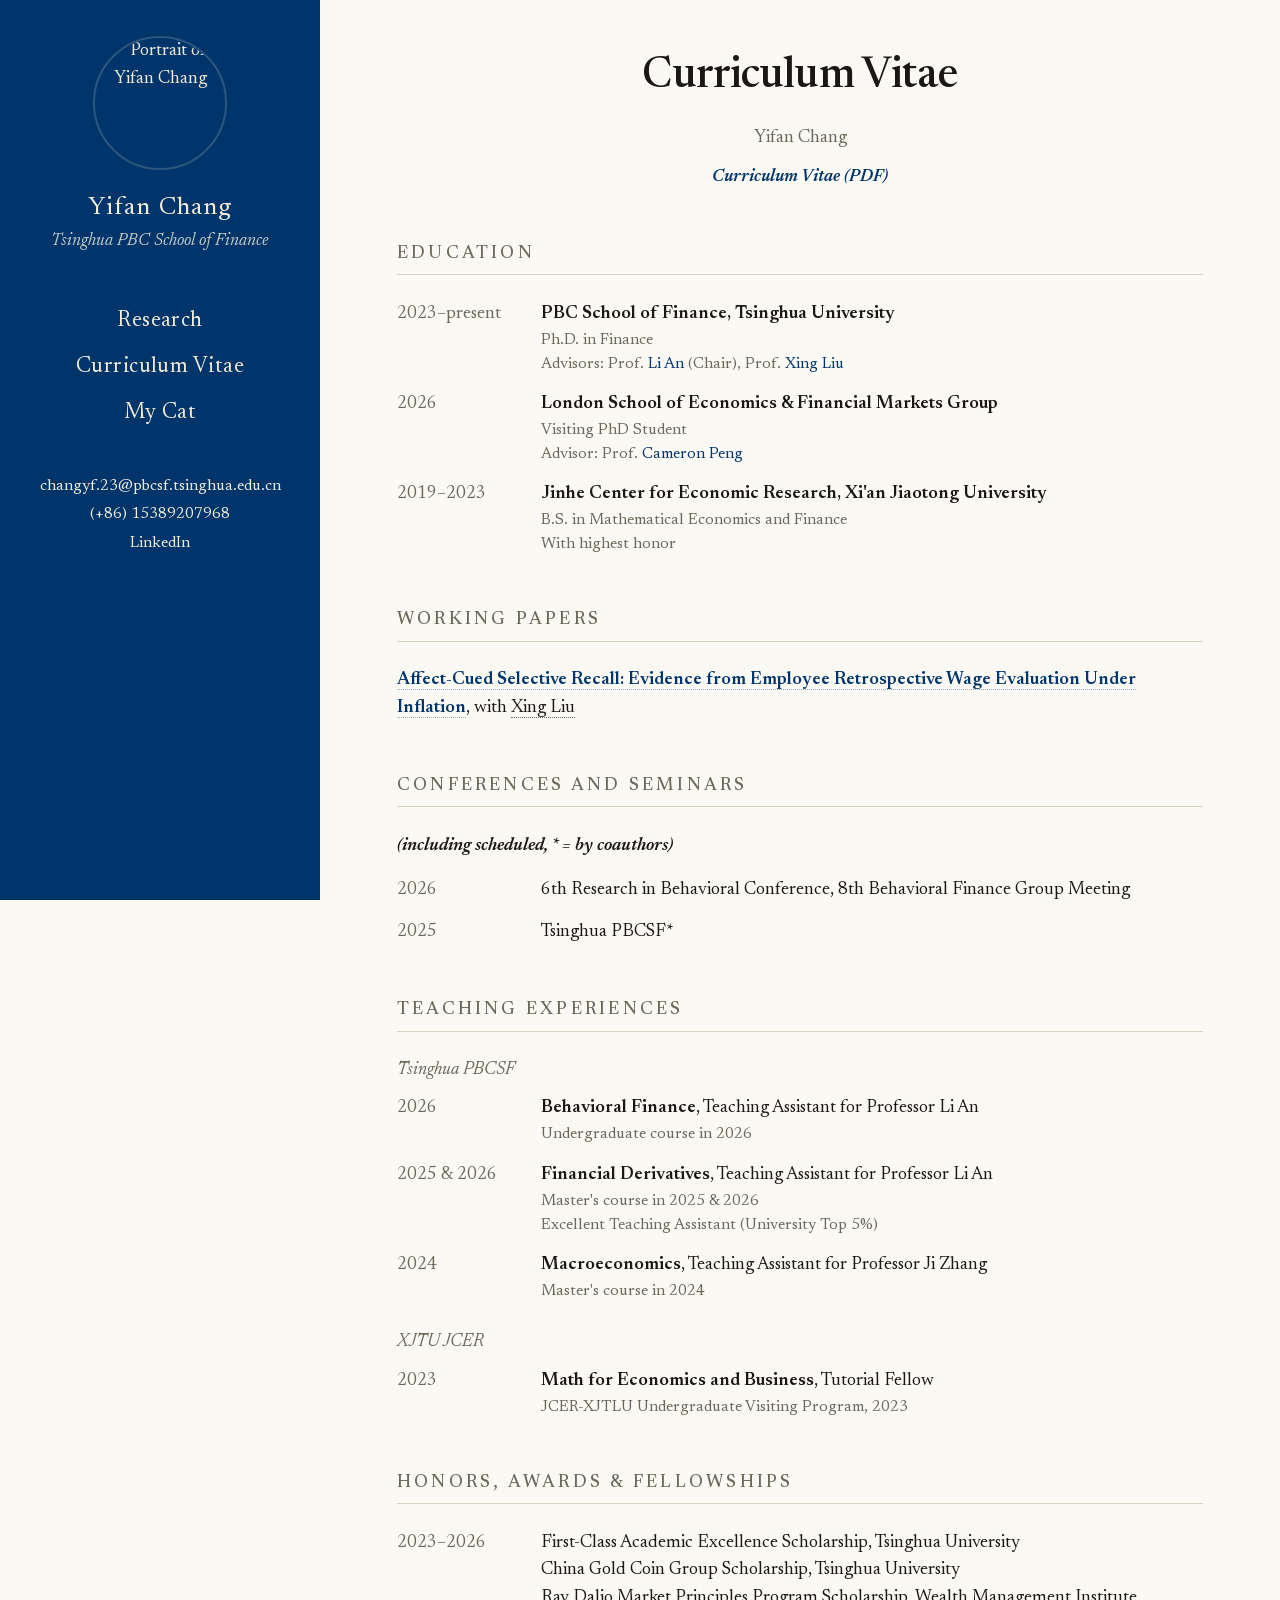
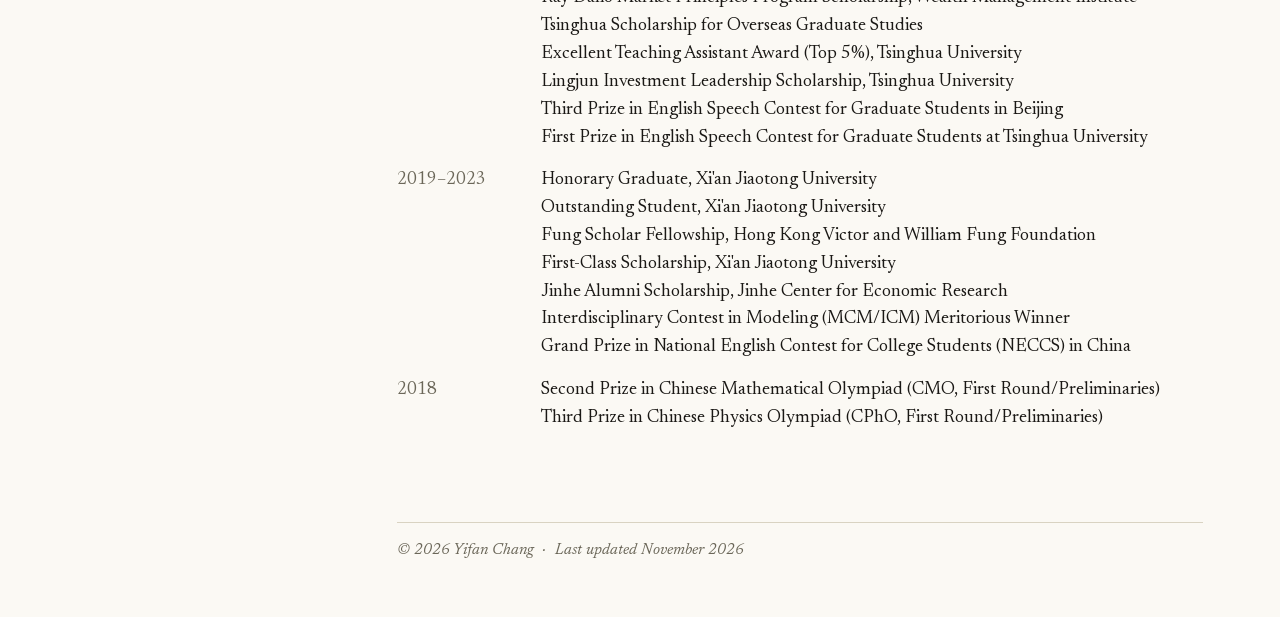
==== commit 3d0c7d65: "Refine abstract formatting, CV sections, and compact cat gallery" ====
--- a/bio.html
+++ b/bio.html
@@ -32,8 +32,6 @@
         <a href="mailto:changyf.23@pbcsf.tsinghua.edu.cn"><span class="full-label">changyf.23@pbcsf.tsinghua.edu.cn</span><span class="short-label">Email</span></a>
         <a href="tel:+8615389207968"><span class="full-label">(+86) 15389207968</span><span class="short-label">Phone</span></a>
         <a href="https://www.linkedin.com/in/yifan-chang">LinkedIn</a>
-        <span class="street full-label">PBC School of Finance<br>43 Chengfu Road, Haidian District<br>Beijing, China 100083</span>
-        <details class="short-label"><summary>Address</summary><span class="mobile-address">PBC School of Finance, Tsinghua University<br>43 Chengfu Road, Haidian District<br>Beijing, China 100083</span></details>
       </address>
     </header>
     <main id="main" class="cv">
@@ -57,40 +55,50 @@
         <p class="cv-paper"><strong><a href="index.html#affect-cued-selective-recall">Affect-Cued Selective Recall: Evidence from Employee Retrospective Wage Evaluation Under Inflation</a></strong><span class="authors">, with <a href="https://www.xing-liu.com/">Xing Liu</a></span></p>
       </section>
 
-      <section aria-labelledby="honors-heading">
-        <h2 id="honors-heading">Honors, Awards &amp; Fellowships</h2>
+
+      <section aria-labelledby="conferences-heading">
+        <h2 id="conferences-heading">Conferences and Seminars</h2>
+        <p class="conference-note"><strong><em>(including scheduled, * = by coauthors)</em></strong></p>
         <dl class="cv-entries">
-          <div><dt>2024–2026</dt><dd>First-Class Academic Excellence Scholarship, Tsinghua University</dd></div>
-          <div><dt>2026</dt><dd>China Gold Coin Group Scholarship, Tsinghua University</dd></div>
-          <div><dt>2026</dt><dd>Ray Dalio Market Principles Program Scholarship, Wealth Management Institute</dd></div>
-          <div><dt>2026</dt><dd>Tsinghua Scholarship for Overseas Graduate Studies</dd></div>         
-          <div><dt>2025</dt><dd>Excellent Teaching Assistant Award (Top 5%), Tsinghua University</dd></div>
-          <div><dt>2025</dt><dd>Lingjun Investment Leadership Scholarship, Tsinghua University</dd></div>
-          <div><dt>2023</dt><dd>Third Prize in English Speech Contest for Graduate Students in Beijing</dd></div>
-          <div><dt>2023</dt><dd>First Prize in English Speech Contest for Graduate Students at Tsinghua University</dd></div>
-          <div><dt>2023</dt><dd>Honorary Graduate, Xi'an Jiaotong University</dd></div>
-          <div><dt>2019–2022</dt><dd>Outstanding Student, Xi'an Jiaotong University</dd></div>
-          <div><dt>2022</dt><dd>Fung Scholar Fellowship, Hong Kong Victor and William Fung Foundation</dd></div>
-          <div><dt>2019–2022</dt><dd>First-Class Scholarship, Xi'an Jiaotong University</dd></div>
-          <div><dt>2021</dt><dd>Jinhe Alumni Scholarship, Jinhe Center for Economic Research</dd></div>
-          <div><dt>2021</dt><dd>Interdisciplinary Contest in Modeling (MCM/ICM) Meritorious Winner</dd></div>
-          <div><dt>2020 &amp; 2021</dt><dd>Grand Prize in National English Contest for College Students (NECCS) in China</dd></div>
-          <div><dt>2018</dt><dd>Second Prize in Chinese Mathematical Olympiad (CMO, First Round/Preliminaries)</dd></div>
-          <div><dt>2018</dt><dd>Third Prize in Chinese Physics Olympiad (CPhO, First Round/Preliminaries)</dd></div>
+          <div><dt>2026</dt><dd>6th Research in Behavioral Conference, 8th Behavioral Finance Group Meeting</dd></div>
+          <div><dt>2025</dt><dd>Tsinghua PBCSF*</dd></div>
         </dl>
       </section>
 
       <section aria-labelledby="teaching-heading">
-        <h2 id="teaching-heading">Teaching Experience</h2>
+        <h2 id="teaching-heading">Teaching Experiences</h2>
         <h3 class="institution-heading">Tsinghua PBCSF</h3>
         <dl class="cv-entries">
-          <div><dt>2026</dt><dd><strong>Behavioral Finance</strong> · Undergraduate<p class="muted">Teaching Assistant for Prof. Li An</p></dd></div>
-          <div><dt>2025 &amp; 2026</dt><dd><strong>Financial Derivatives</strong> · Master<p class="muted">Teaching Assistant for Prof. Li An</p><p class="muted">Excellent Teaching Assistant (University Top 5%)</p></dd></div>
-          <div><dt>2024</dt><dd><strong>Macroeconomics</strong> · Master<p class="muted">Teaching Assistant for Prof. Ji Zhang</p></dd></div>
+          <div><dt>2026</dt><dd><strong>Behavioral Finance</strong>, Teaching Assistant for Professor Li An<p class="muted">Undergraduate course in 2026</p></dd></div>
+          <div><dt>2025 &amp; 2026</dt><dd><strong>Financial Derivatives</strong>, Teaching Assistant for Professor Li An<p class="muted">Master's course in 2025 &amp; 2026</p><p class="muted">Excellent Teaching Assistant (University Top 5%)</p></dd></div>
+          <div><dt>2024</dt><dd><strong>Macroeconomics</strong>, Teaching Assistant for Professor Ji Zhang<p class="muted">Master's course in 2024</p></dd></div>
         </dl>
         <h3 class="institution-heading">XJTU JCER</h3>
         <dl class="cv-entries">
-          <div><dt>2023</dt><dd><strong>Math for Economics and Business</strong><p class="muted">Tutorial Fellow, JCER-XJTLU Undergraduate Visiting Program</p></dd></div>
+          <div><dt>2023</dt><dd><strong>Math for Economics and Business</strong>, Tutorial Fellow<p class="muted">JCER-XJTLU Undergraduate Visiting Program, 2023</p></dd></div>
+        </dl>
+      </section>
+
+      <section aria-labelledby="honors-heading">
+        <h2 id="honors-heading">Honors, Awards &amp; Fellowships</h2>
+        <dl class="cv-entries honors-groups">
+          <div><dt>2023–2026</dt><dd><p>First-Class Academic Excellence Scholarship, Tsinghua University<br>
+            China Gold Coin Group Scholarship, Tsinghua University<br>
+            Ray Dalio Market Principles Program Scholarship, Wealth Management Institute<br>
+            Tsinghua Scholarship for Overseas Graduate Studies<br>
+            Excellent Teaching Assistant Award (Top 5%), Tsinghua University<br>
+            Lingjun Investment Leadership Scholarship, Tsinghua University<br>
+            Third Prize in English Speech Contest for Graduate Students in Beijing<br>
+            First Prize in English Speech Contest for Graduate Students at Tsinghua University</p></dd></div>
+          <div><dt>2019–2023</dt><dd><p>Honorary Graduate, Xi'an Jiaotong University<br>
+            Outstanding Student, Xi'an Jiaotong University<br>
+            Fung Scholar Fellowship, Hong Kong Victor and William Fung Foundation<br>
+            First-Class Scholarship, Xi'an Jiaotong University<br>
+            Jinhe Alumni Scholarship, Jinhe Center for Economic Research<br>
+            Interdisciplinary Contest in Modeling (MCM/ICM) Meritorious Winner<br>
+            Grand Prize in National English Contest for College Students (NECCS) in China</p></dd></div>
+          <div><dt>2018</dt><dd><p>Second Prize in Chinese Mathematical Olympiad (CMO, First Round/Preliminaries)<br>
+            Third Prize in Chinese Physics Olympiad (CPhO, First Round/Preliminaries)</p></dd></div>
         </dl>
       </section>
     </main>
--- a/styles.css
+++ b/styles.css
@@ -61,7 +61,6 @@
 .site-header nav { padding: .95em 0; }
 .site-header nav a { display: table; margin: auto; padding: .25em 0; font-size: 1.216em; line-height: 1.6; letter-spacing: .02em; }
 .sidebar-contact { display: grid; justify-items: center; gap: .3em; margin-top: 1.35em; color: var(--cream); font-size: .86em; font-style: normal; overflow-wrap: anywhere; }
-.street { margin-top: .6em; color: rgb(244 236 216 / 82%); }
 .short-label { display: none; }
 
 .container { margin-left: 25%; }
@@ -91,7 +90,7 @@
 .paper-status, .presentations { margin: .4em 0 0; font-size: .86em; color: var(--muted); }
 .abstract { margin: .35em 0 0; }
 .abstract summary { width: fit-content; color: var(--navy); cursor: pointer; font-size: .86em; }
-.abstract p { max-width: 650px; margin: 15px 0 0; }
+.abstract p { margin: 15px 0 0; font-size: .86em; font-style: italic; text-align: justify; }
 .cv-heading { text-align: center; }
 .cv-heading p { margin: .2em 0 .6em; color: var(--muted); }
 .cv-entries { margin: .6em 0 1.2em; }
@@ -101,8 +100,17 @@
 .cv-entries dd p { color: var(--muted); font-size: .86em; }
 strong { font-weight: 600; }
 .institution-heading { font-size: 1em; font-style: italic; font-weight: 400; color: var(--muted); margin: 1.4em 0 .4em; }
-.cat-gallery { display: grid; grid-template-columns: repeat(2, minmax(0,1fr)); gap: 1.4em; margin-top: 2em; }
-.cat-gallery img { display: block; width: 100%; height: auto; border-radius: 4px; }
+/* Let the four thumbnails fit the space below the heading at any viewport height. */
+.cat-page { height: 100svh; }
+.cat-page .container { height: 100%; display: flex; flex-direction: column; min-height: 0; }
+.cat-page main { display: flex; flex-direction: column; flex: 1; min-height: 0; margin: 1.4em 8% 0; }
+.cat-page .page-heading { flex: none; }
+.cat-gallery-frame { container-type: size; display: grid; place-items: center; flex: 1; min-height: 0; }
+.cat-gallery { display: grid; grid-template-columns: repeat(2, minmax(0, 1fr)); grid-template-rows: repeat(2, minmax(0, 1fr)); gap: 14px; width: min(100cqw, 100cqh, 540px); aspect-ratio: 1; }
+.cat-gallery a { display: block; min-height: 0; }
+.cat-gallery img { display: block; width: 100%; height: 100%; object-fit: cover; border-radius: 4px; }
+.cat-page .site-footer { flex: none; margin-top: 1em; padding-bottom: 1em; }
+.honors-groups dd p { font-size: 1em; color: var(--ink); }
 .site-footer { margin: 5em 8% 0; padding: 0 0 3em; }
 .site-footer p { margin: 0; padding-top: 1em; border-top: 1px solid var(--rule); color: var(--muted); font-size: .86em; font-style: italic; }
 .separator { margin: 0 .3em; }
@@ -115,19 +123,34 @@
   .sidebar-contact { margin: .45em 0 0; display: flex; flex-wrap: wrap; justify-content: center; align-items: baseline; gap: .4em 1em; }
   .full-label { display: none; }
   .short-label { display: inline; }
-  .sidebar-contact summary { cursor: pointer; }
-  .mobile-address { display: block; margin-top: .6em; }
+  .cat-page { display: flex; flex-direction: column; }
+  .cat-page .site-header { flex: none; padding: 12px 20px; }
+  .cat-page .identity { display: grid; grid-template-columns: 80px minmax(0, 1fr); column-gap: 14px; align-items: center; text-align: left; }
+  .cat-page .avatar-link { grid-row: span 2; }
+  .cat-page .avatar { width: 76px; height: 76px; }
+  .cat-page .site-name { margin: 0; }
+  .cat-page .identity p { margin: 0; }
+  .cat-page .site-header nav { display: flex; justify-content: center; align-items: center; gap: .8em; padding: .3em 0; }
+  .cat-page .site-header nav a { margin: 0; line-height: 1.3; padding: .15em 0; }
+  .cat-page main h1 { margin: .2em 0 .4em; }
+  .cat-page .site-footer { margin-top: .5em; padding-bottom: .6em; }
+  .cat-page .container { flex: 1; height: auto; }
+  .cat-page main { margin-top: .6em; }
 }
 @media (max-width: 760px) {
   .profile-photo { width: 120px; }
 }
 @media (max-width: 600px) {
-  .cv-entries > div, .cat-gallery { grid-template-columns: 1fr; gap: .1em; }
-  .cat-gallery { gap: 1em; }
+  .cv-entries > div { grid-template-columns: 1fr; gap: .1em; }
 }
 @media print {
   .site-header, .skip-link { display: none; }
   .container { margin: 0; }
   main { margin: 0; }
   .cv-entries > div { break-inside: avoid; }
+  .cat-page, .cat-page .container { height: auto; display: block; }
+  .cat-page main { display: block; }
+  .cat-gallery-frame { container-type: normal; display: block; }
+  .cat-gallery { width: min(100%, 540px); }
+  .cat-gallery img { aspect-ratio: 1; height: auto; }
 }
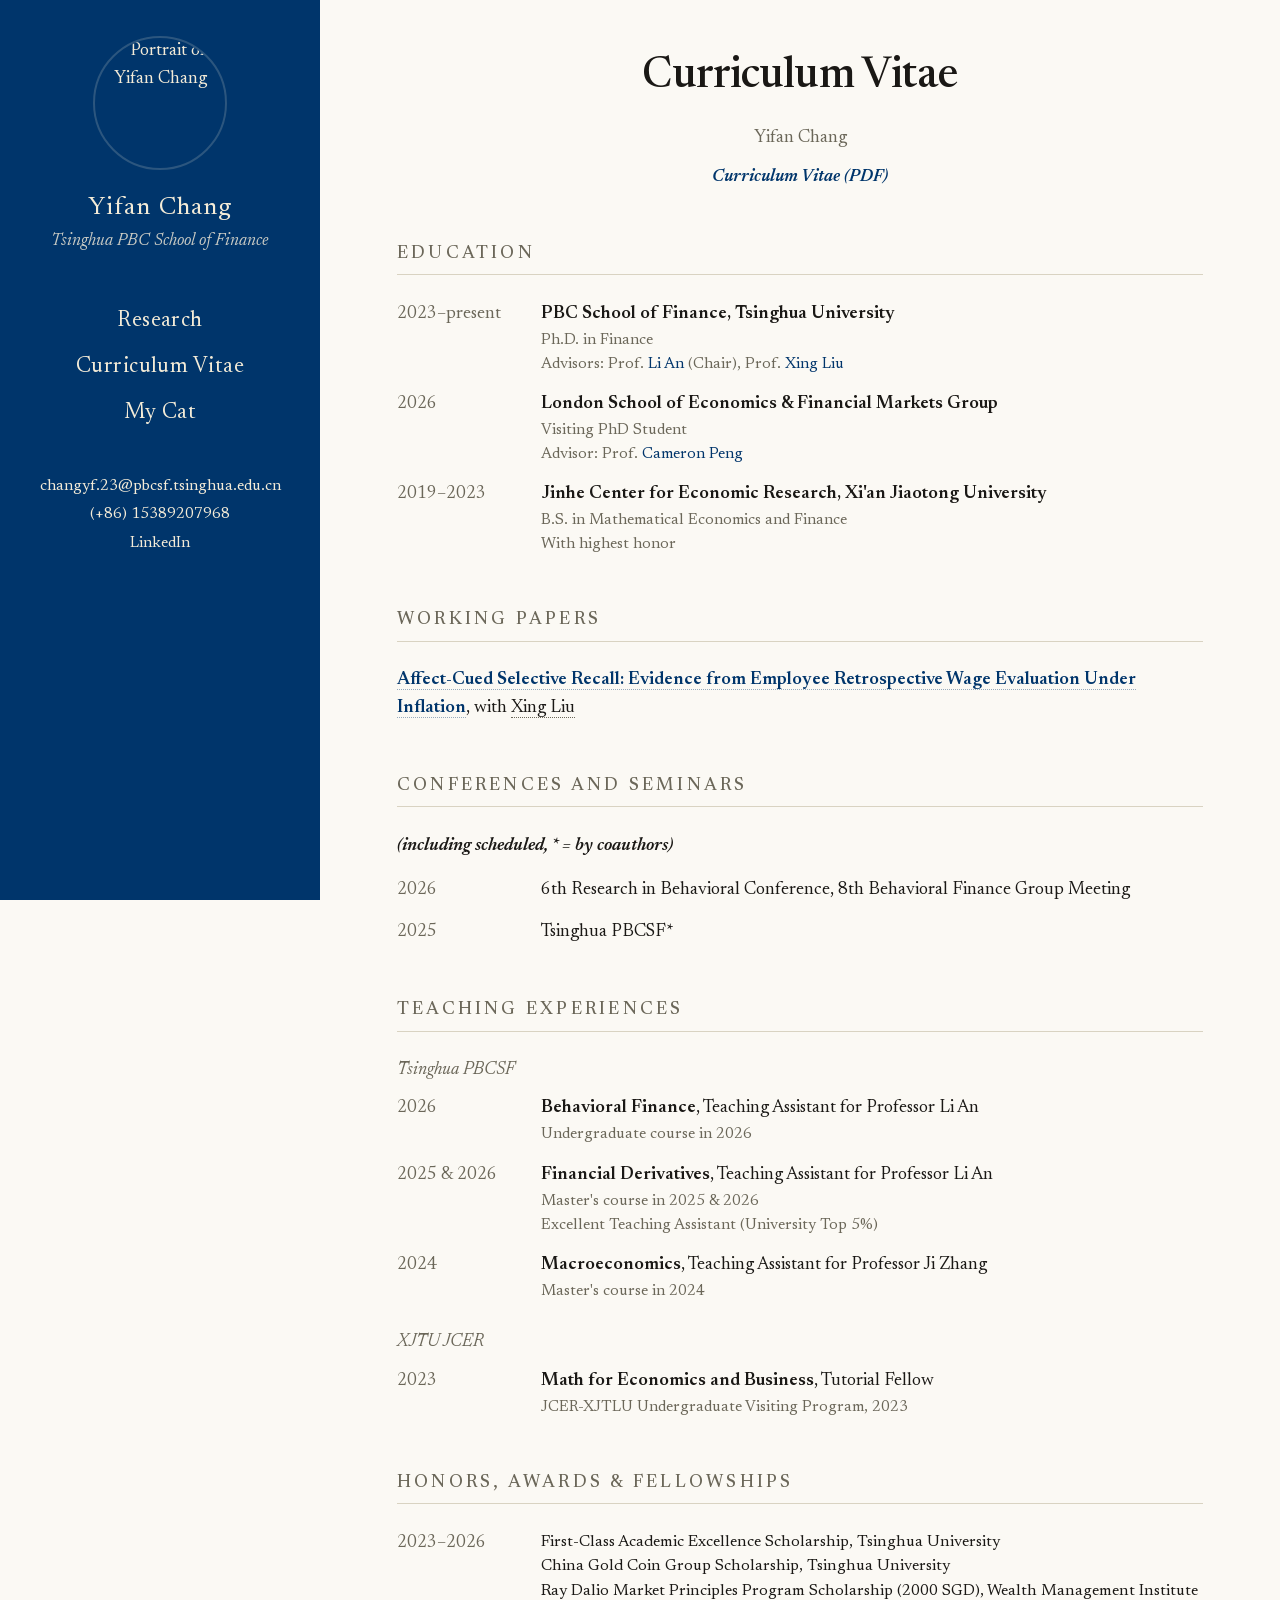
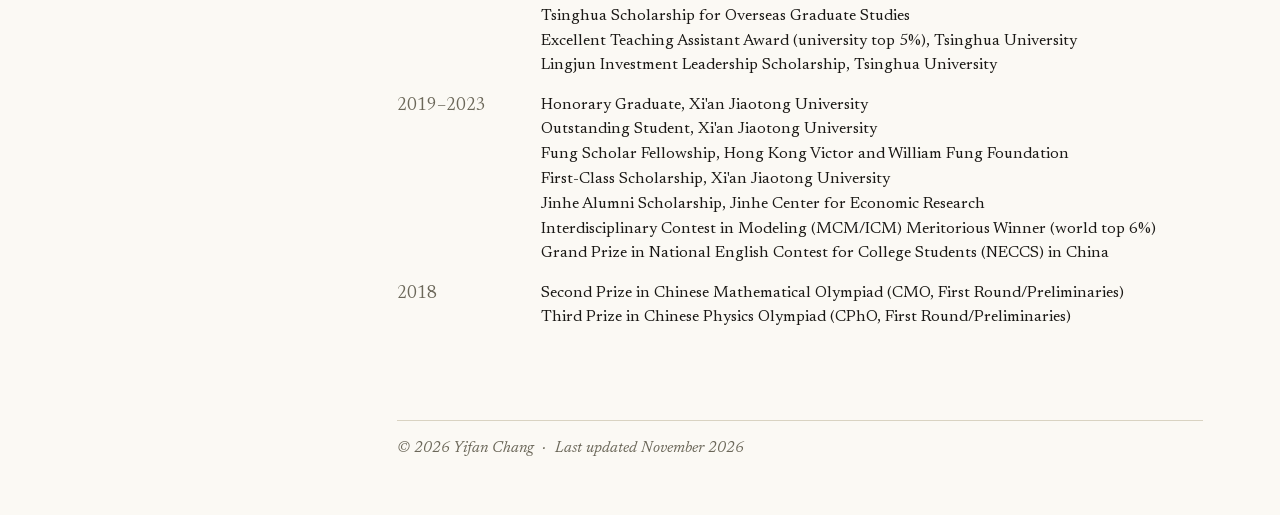
==== commit 7faa88d3: "Reduce honors text size and update award annotations" ====
--- a/bio.html
+++ b/bio.html
@@ -12,7 +12,7 @@
   <link rel="canonical" href="https://yifanchang23.github.io/bio.html">
   <meta name="theme-color" content="#fbf9f4">
   <link rel="icon" href="favicon.svg" type="image/svg+xml">
-  <link rel="stylesheet" href="styles.css">
+  <link rel="stylesheet" href="styles.css?v=d0c158b1b063">
 </head>
 <body>
   <a class="skip-link" href="#main">Skip to content</a>
@@ -84,18 +84,16 @@
         <dl class="cv-entries honors-groups">
           <div><dt>2023–2026</dt><dd><p>First-Class Academic Excellence Scholarship, Tsinghua University<br>
             China Gold Coin Group Scholarship, Tsinghua University<br>
-            Ray Dalio Market Principles Program Scholarship, Wealth Management Institute<br>
+            Ray Dalio Market Principles Program Scholarship (2000 SGD), Wealth Management Institute<br>
             Tsinghua Scholarship for Overseas Graduate Studies<br>
-            Excellent Teaching Assistant Award (Top 5%), Tsinghua University<br>
-            Lingjun Investment Leadership Scholarship, Tsinghua University<br>
-            Third Prize in English Speech Contest for Graduate Students in Beijing<br>
-            First Prize in English Speech Contest for Graduate Students at Tsinghua University</p></dd></div>
+            Excellent Teaching Assistant Award (university top 5%), Tsinghua University<br>
+            Lingjun Investment Leadership Scholarship, Tsinghua University</p></dd></div>
           <div><dt>2019–2023</dt><dd><p>Honorary Graduate, Xi'an Jiaotong University<br>
             Outstanding Student, Xi'an Jiaotong University<br>
             Fung Scholar Fellowship, Hong Kong Victor and William Fung Foundation<br>
             First-Class Scholarship, Xi'an Jiaotong University<br>
             Jinhe Alumni Scholarship, Jinhe Center for Economic Research<br>
-            Interdisciplinary Contest in Modeling (MCM/ICM) Meritorious Winner<br>
+            Interdisciplinary Contest in Modeling (MCM/ICM) Meritorious Winner (world top 6%)<br>
             Grand Prize in National English Contest for College Students (NECCS) in China</p></dd></div>
           <div><dt>2018</dt><dd><p>Second Prize in Chinese Mathematical Olympiad (CMO, First Round/Preliminaries)<br>
             Third Prize in Chinese Physics Olympiad (CPhO, First Round/Preliminaries)</p></dd></div>
--- a/styles.css
+++ b/styles.css
@@ -19,6 +19,7 @@
   --rule: #d9d3c2;
   --navy: #00356b;
   --cream: #f4ecd8;
+  --paper-note-size: .86rem;
   font-size: 112.5%;
 }
 body {
@@ -87,10 +88,22 @@
 .authors { font-weight: 400; }
 .authors a { color: var(--ink); border-bottom: 1px dotted var(--muted); }
 .authors a:hover { color: var(--navy); border-bottom-color: currentColor; text-decoration: none; }
-.paper-status, .presentations { margin: .4em 0 0; font-size: .86em; color: var(--muted); }
-.abstract { margin: .35em 0 0; }
+.paper-status, .presentations { margin: .4em 0 0; font-size: var(--paper-note-size); color: var(--muted); }
+.abstract { margin: .35em 0 0; width: 100%; }
 .abstract summary { width: fit-content; color: var(--navy); cursor: pointer; font-size: .86em; }
-.abstract p { margin: 15px 0 0; font-size: .86em; font-style: italic; text-align: justify; }
+.abstract p {
+  box-sizing: border-box;
+  width: 100%;
+  max-width: none;
+  margin: 15px 0 0;
+  font-family: inherit;
+  font-size: var(--paper-note-size);
+  font-weight: 400;
+  font-style: italic;
+  line-height: inherit;
+  color: var(--muted);
+  text-align: justify;
+}
 .cv-heading { text-align: center; }
 .cv-heading p { margin: .2em 0 .6em; color: var(--muted); }
 .cv-entries { margin: .6em 0 1.2em; }
@@ -107,10 +120,10 @@
 .cat-page .page-heading { flex: none; }
 .cat-gallery-frame { container-type: size; display: grid; place-items: center; flex: 1; min-height: 0; }
 .cat-gallery { display: grid; grid-template-columns: repeat(2, minmax(0, 1fr)); grid-template-rows: repeat(2, minmax(0, 1fr)); gap: 14px; width: min(100cqw, 100cqh, 540px); aspect-ratio: 1; }
-.cat-gallery a { display: block; min-height: 0; }
-.cat-gallery img { display: block; width: 100%; height: 100%; object-fit: cover; border-radius: 4px; }
+.cat-gallery a { display: block; min-width: 0; min-height: 0; overflow: hidden; border-radius: 4px; }
+.cat-gallery img { display: block; width: 100%; height: 100%; aspect-ratio: 1; object-fit: cover; border-radius: 4px; }
 .cat-page .site-footer { flex: none; margin-top: 1em; padding-bottom: 1em; }
-.honors-groups dd p { font-size: 1em; color: var(--ink); }
+.honors-groups dd p { font-size: calc(1rem - 2px); color: var(--ink); }
 .site-footer { margin: 5em 8% 0; padding: 0 0 3em; }
 .site-footer p { margin: 0; padding-top: 1em; border-top: 1px solid var(--rule); color: var(--muted); font-size: .86em; font-style: italic; }
 .separator { margin: 0 .3em; }
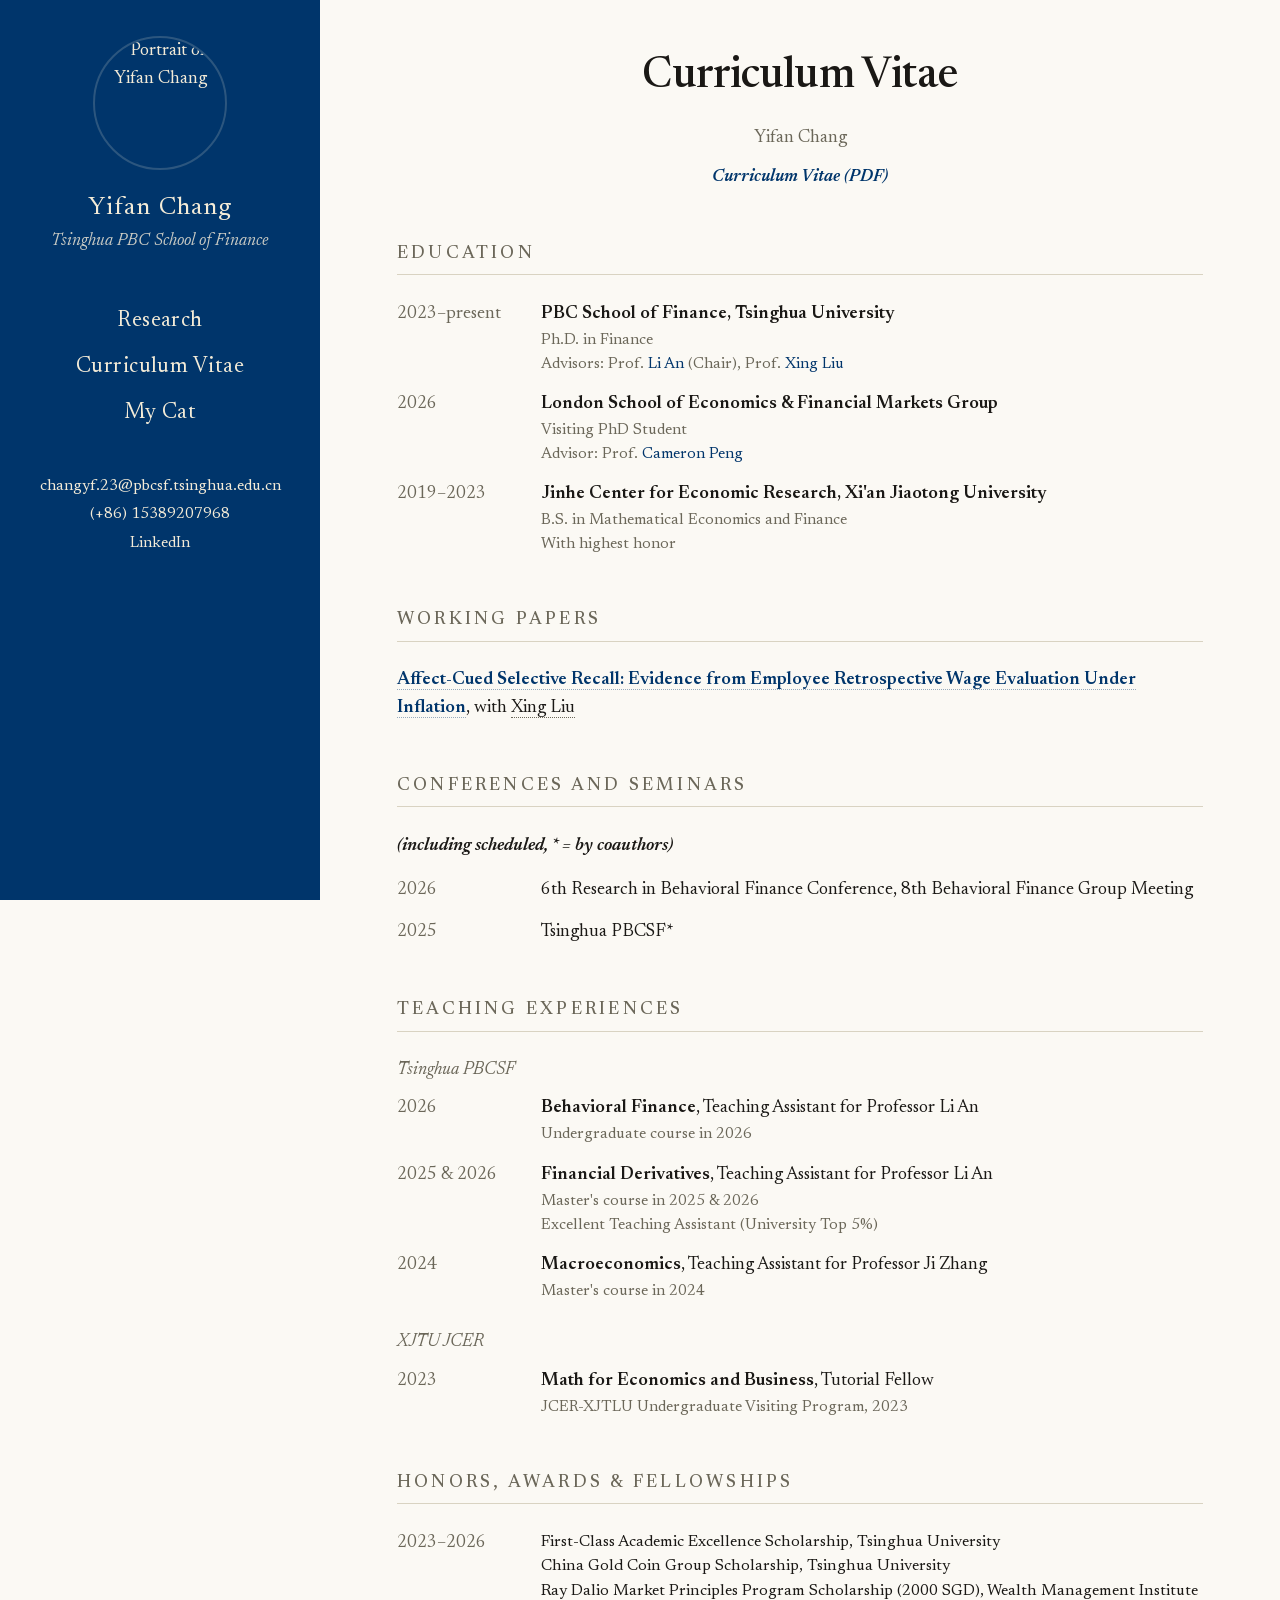
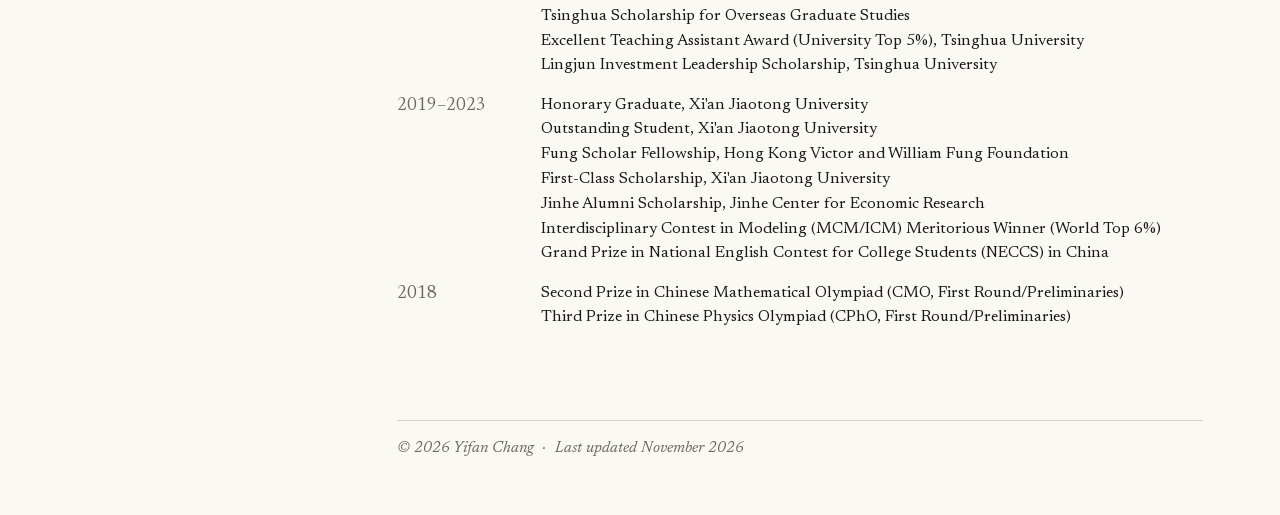
==== commit 335c8e2f: "Correct award capitalization and behavioral finance conference name" ====
--- a/bio.html
+++ b/bio.html
@@ -60,7 +60,7 @@
         <h2 id="conferences-heading">Conferences and Seminars</h2>
         <p class="conference-note"><strong><em>(including scheduled, * = by coauthors)</em></strong></p>
         <dl class="cv-entries">
-          <div><dt>2026</dt><dd>6th Research in Behavioral Conference, 8th Behavioral Finance Group Meeting</dd></div>
+          <div><dt>2026</dt><dd>6th Research in Behavioral Finance Conference, 8th Behavioral Finance Group Meeting</dd></div>
           <div><dt>2025</dt><dd>Tsinghua PBCSF*</dd></div>
         </dl>
       </section>
@@ -86,14 +86,14 @@
             China Gold Coin Group Scholarship, Tsinghua University<br>
             Ray Dalio Market Principles Program Scholarship (2000 SGD), Wealth Management Institute<br>
             Tsinghua Scholarship for Overseas Graduate Studies<br>
-            Excellent Teaching Assistant Award (university top 5%), Tsinghua University<br>
+            Excellent Teaching Assistant Award (University Top 5%), Tsinghua University<br>
             Lingjun Investment Leadership Scholarship, Tsinghua University</p></dd></div>
           <div><dt>2019–2023</dt><dd><p>Honorary Graduate, Xi'an Jiaotong University<br>
             Outstanding Student, Xi'an Jiaotong University<br>
             Fung Scholar Fellowship, Hong Kong Victor and William Fung Foundation<br>
             First-Class Scholarship, Xi'an Jiaotong University<br>
             Jinhe Alumni Scholarship, Jinhe Center for Economic Research<br>
-            Interdisciplinary Contest in Modeling (MCM/ICM) Meritorious Winner (world top 6%)<br>
+            Interdisciplinary Contest in Modeling (MCM/ICM) Meritorious Winner (World Top 6%)<br>
             Grand Prize in National English Contest for College Students (NECCS) in China</p></dd></div>
           <div><dt>2018</dt><dd><p>Second Prize in Chinese Mathematical Olympiad (CMO, First Round/Preliminaries)<br>
             Third Prize in Chinese Physics Olympiad (CPhO, First Round/Preliminaries)</p></dd></div>
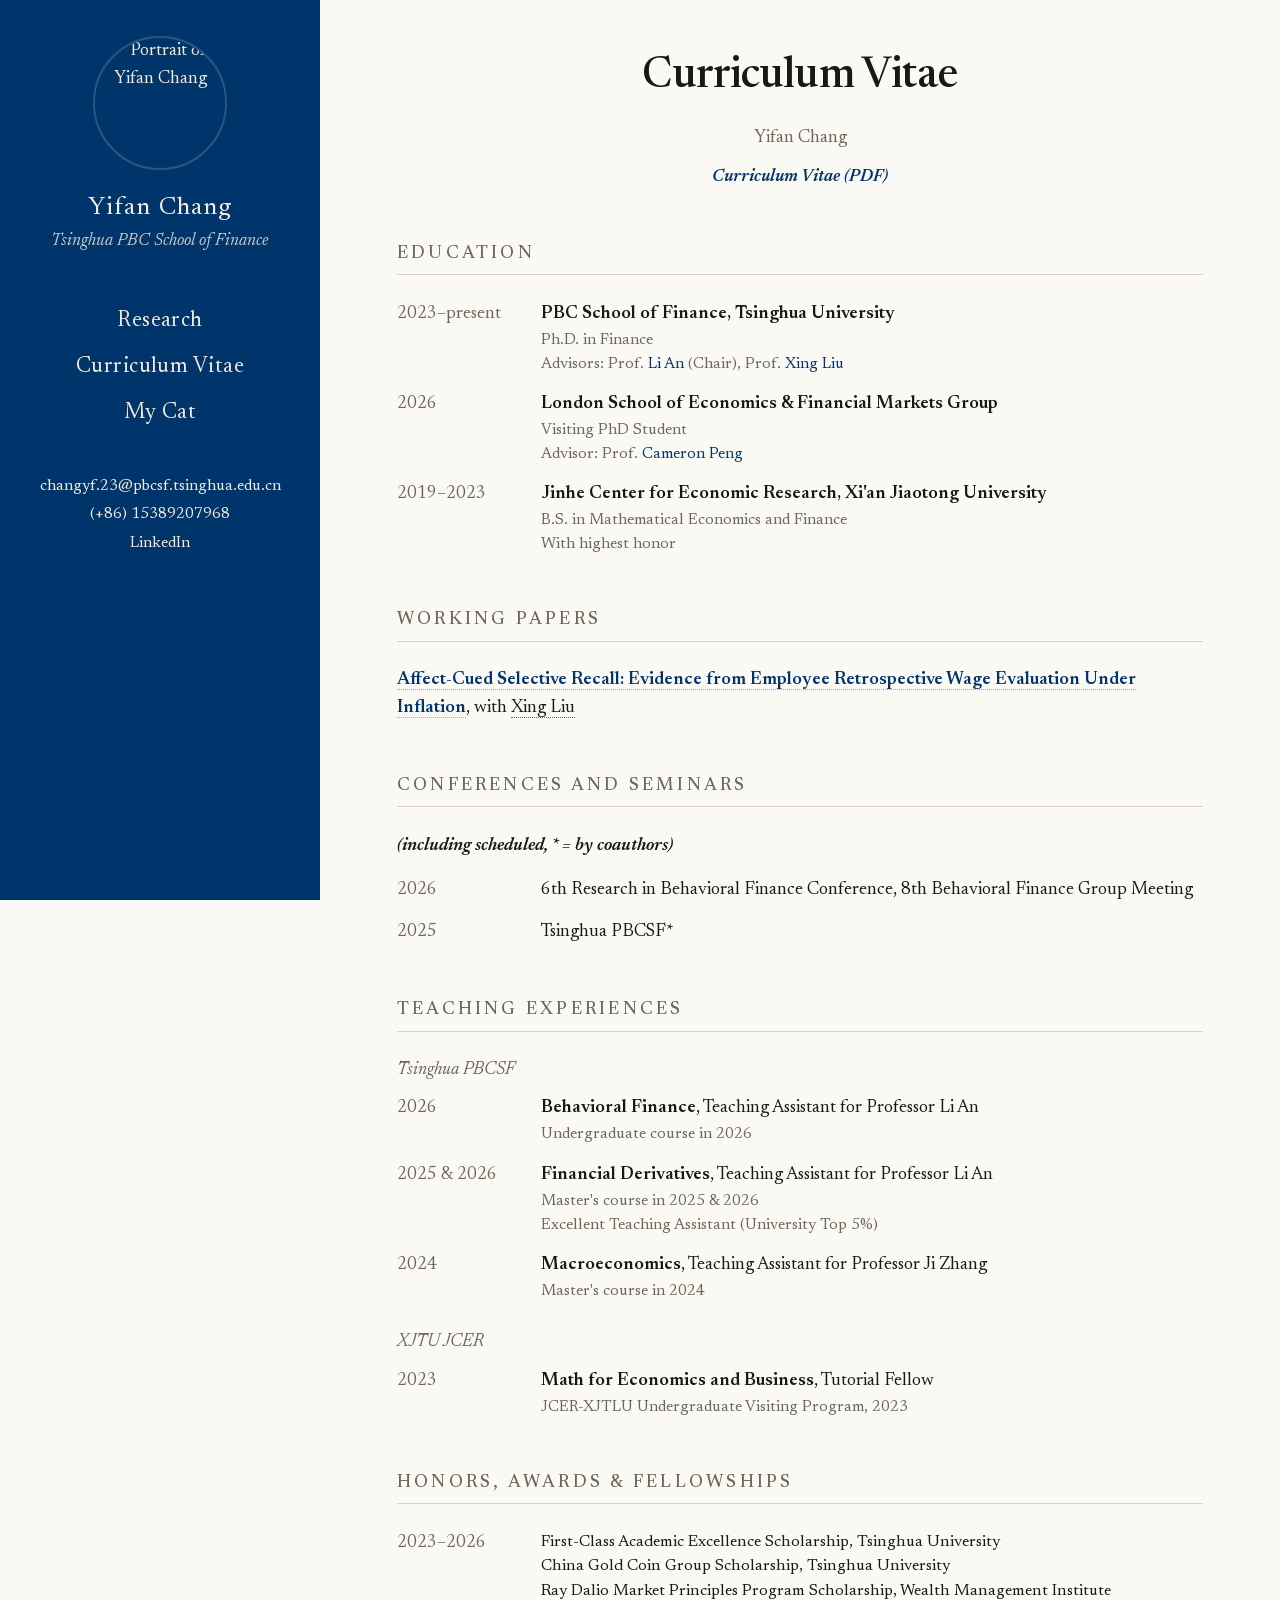
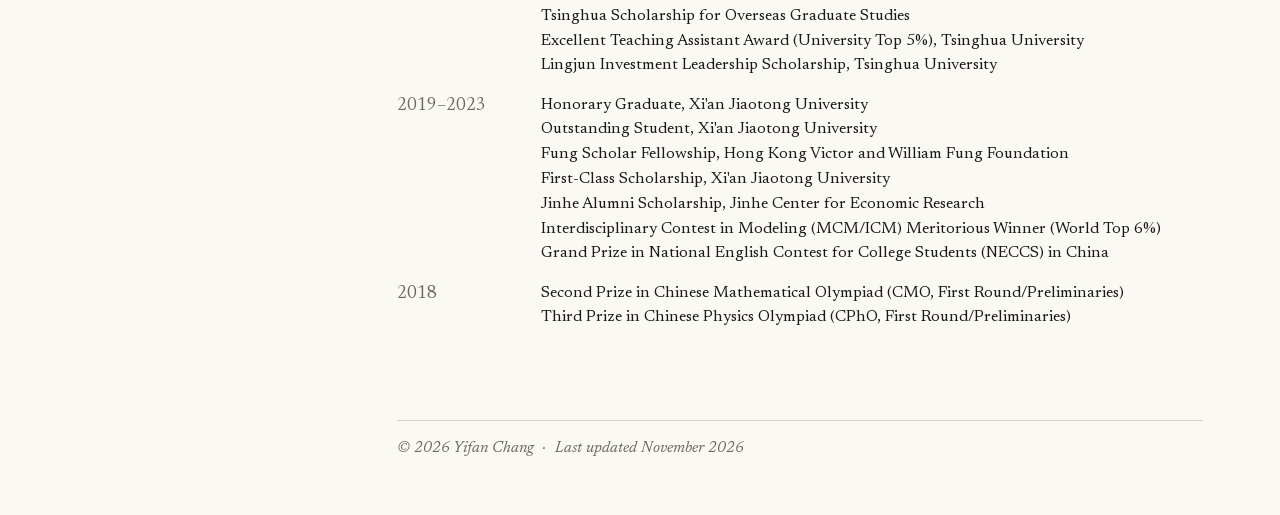
==== commit 6a866c98: "Update bio.html" ====
--- a/bio.html
+++ b/bio.html
@@ -84,7 +84,7 @@
         <dl class="cv-entries honors-groups">
           <div><dt>2023–2026</dt><dd><p>First-Class Academic Excellence Scholarship, Tsinghua University<br>
             China Gold Coin Group Scholarship, Tsinghua University<br>
-            Ray Dalio Market Principles Program Scholarship (2000 SGD), Wealth Management Institute<br>
+            Ray Dalio Market Principles Program Scholarship, Wealth Management Institute<br>
             Tsinghua Scholarship for Overseas Graduate Studies<br>
             Excellent Teaching Assistant Award (University Top 5%), Tsinghua University<br>
             Lingjun Investment Leadership Scholarship, Tsinghua University</p></dd></div>
